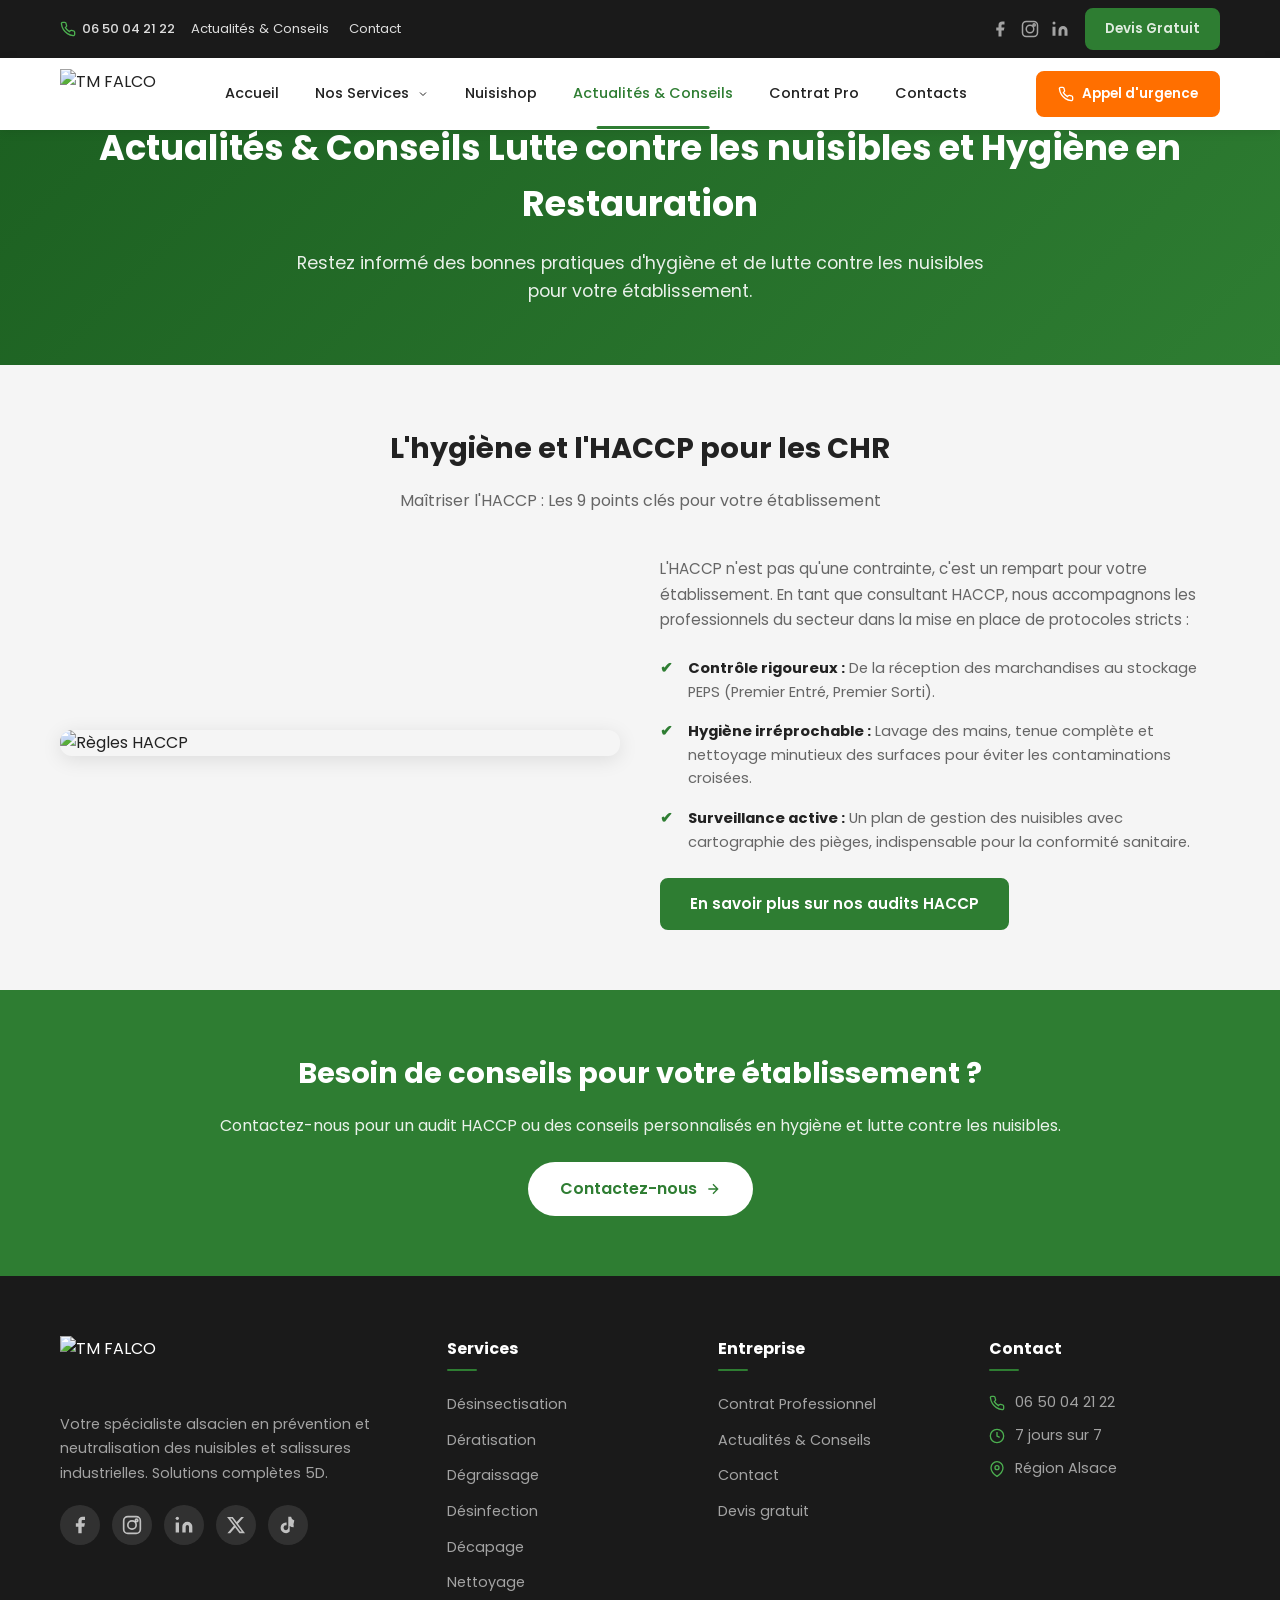
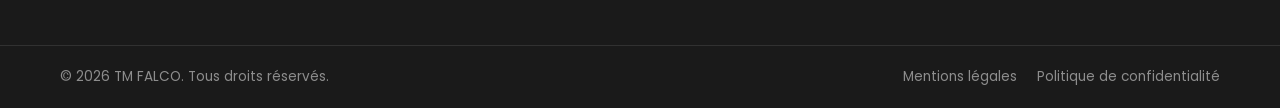
==== actualites.html @ 8c6c7867 "add acualities page" ====
<!DOCTYPE html>
<html lang="fr-FR">
<head>
  <meta charset="UTF-8">
  <meta name="viewport" content="width=device-width, initial-scale=1.0">
  <title>Actualités & Conseils - TM FALCO</title>
  <meta name="description" content="Actualités et conseils sur la lutte contre les nuisibles et l'hygiène en restauration en Alsace.">
  <link rel="preconnect" href="https://fonts.googleapis.com">
  <link rel="preconnect" href="https://fonts.gstatic.com" crossorigin>
  <link href="https://fonts.googleapis.com/css2?family=Poppins:wght@300;400;500;600;700;800&display=swap" rel="stylesheet">
  <link rel="stylesheet" href="css/styles.css">
  <style>
    .page-hero {
      padding: 120px 0 60px;
      background: linear-gradient(135deg, var(--primary-dark) 0%, var(--primary) 100%);
      color: var(--white);
      text-align: center;
    }
    .page-hero h1 {
      font-size: 2.2rem;
      font-weight: 700;
      margin-bottom: 16px;
    }
    .page-hero p {
      font-size: 1.1rem;
      opacity: 0.9;
      max-width: 700px;
      margin: 0 auto;
    }
    .page-hero-img {
      width: 100%;
      max-height: 400px;
      object-fit: cover;
      border-radius: var(--radius);
      margin-top: 32px;
    }
    .actu-section {
      padding: 60px 0;
    }
    .actu-section:nth-child(even) {
      background: var(--gray-bg);
    }
    .actu-grid {
      display: grid;
      grid-template-columns: 1fr 1fr;
      gap: 40px;
      align-items: center;
    }
    .actu-grid.reverse {
      direction: rtl;
    }
    .actu-grid.reverse > * {
      direction: ltr;
    }
    .actu-text h2 {
      font-size: 1.6rem;
      font-weight: 700;
      color: var(--dark);
      margin-bottom: 16px;
    }
    .actu-text h3 {
      font-size: 1.1rem;
      font-weight: 600;
      color: var(--primary);
      margin-bottom: 12px;
    }
    .actu-text p {
      font-size: 0.95rem;
      color: var(--gray);
      line-height: 1.7;
      margin-bottom: 16px;
    }
    .actu-list {
      list-style: none;
      margin: 16px 0;
    }
    .actu-list li {
      padding: 8px 0 8px 28px;
      position: relative;
      font-size: 0.92rem;
      color: var(--gray);
      line-height: 1.6;
    }
    .actu-list li::before {
      content: '✔';
      position: absolute;
      left: 0;
      color: var(--primary);
      font-weight: 700;
    }
    .actu-list li strong {
      color: var(--dark);
    }
    .actu-img {
      width: 100%;
      border-radius: var(--radius);
      box-shadow: var(--shadow);
    }
    .actu-intro {
      text-align: center;
      max-width: 800px;
      margin: 0 auto 40px;
    }
    .actu-intro h2 {
      font-size: 1.8rem;
      font-weight: 700;
      color: var(--dark);
      margin-bottom: 16px;
    }
    .actu-intro p {
      font-size: 1rem;
      color: var(--gray);
      line-height: 1.8;
    }
    .actu-cta {
      text-align: center;
      padding: 60px 0;
      background: var(--primary);
    }
    .actu-cta h2 {
      font-size: 1.8rem;
      color: var(--white);
      margin-bottom: 16px;
    }
    .actu-cta p {
      color: rgba(255,255,255,0.9);
      margin-bottom: 24px;
      font-size: 1rem;
    }
    .btn-white {
      background: var(--white);
      color: var(--primary);
      padding: 14px 32px;
      border-radius: 50px;
      font-weight: 600;
      text-decoration: none;
      display: inline-flex;
      align-items: center;
      gap: 8px;
      transition: var(--transition);
    }
    .btn-white:hover {
      background: var(--dark);
      color: var(--white);
    }
    @media (max-width: 768px) {
      .actu-grid {
        grid-template-columns: 1fr;
      }
      .actu-grid.reverse {
        direction: ltr;
      }
      .page-hero h1 {
        font-size: 1.6rem;
      }
      .actu-text h2 {
        font-size: 1.3rem;
      }
    }
  </style>
</head>
<body>

  <!-- Loader -->
  <div id="loader" class="loader">
    <svg viewBox="0 0 267.3 231.4" width="120" height="104">
      <path fill="#2E7D32" d="M187.4,115.1V55.4c0-0.2,0.2-0.4,0.4-0.4l36.7-3.5c0.4,0,0.6,0.1,0.6,0.5v107.5c0,0.1-0.1,0.1-0.1,0.2l-45.6,4.4c-0.3,0-0.5-0.1-0.7-0.4L154,111.7c-0.4-0.8-0.5-0.7-0.5,0.1v54.2c0,0.4-0.2,0.6-0.6,0.6l-36.8,3.5c-0.2,0-0.3-0.1-0.3-0.3c0-11.3,0-41.4,0-90.5c0-1.4-0.3-2.7-1-3.9c-2.2-3.9-4.6-8.1-7-12.5c-0.1-0.1,0-0.2,0.1-0.3c0,0,0,0,0.1,0l51.3-4.9c0.2,0,0.4,0.1,0.5,0.3l27,57.2C187.2,116.3,187.4,116.2,187.4,115.1z"/>
      <path fill="#2E7D32" d="M94.8,174.3l8.6,11.2L55,190.3c-0.4,0-0.6-0.1-0.6-0.5l-1.1-11.2c0-0.1,0.1-0.2,0.2-0.2L94.8,174.3z"/>
      <path fill="#2E7D32" d="M84.8,156.4l6,11.5L37,173.4c-0.2,0-0.4-0.1-0.4-0.3c0,0,0,0,0,0l-1.1-11.1c0-0.3,0.1-0.5,0.4-0.5L84.8,156.4z"/>
      <path fill="#2E7D32" d="M78.1,137.5l3.7,11.6l-70.3,6.8c-0.3,0-0.6-0.2-0.6-0.5c0,0,0,0,0,0l-1.1-10.2V144L78.1,137.5z"/>
      <path fill="#fff" d="M103.4,185.5l-8.6-11.2l-4-6.3l-6-11.5l-3.1-7.3l-3.7-11.6c-1.1-4.2-2-7.9-2.5-11.1c-1.7-10.7-2.7-25.8-3.5-33.5c-2.3-23.2-3.7-36.5-4-40.1c-0.4-4.3,0.9-7.4,3.9-9.2c1.3-0.8,4.2-1.4,8.7-2c26.1-3.1,48.8-13.4,68.2-31c2.3-2,4-3.2,5.1-3.5c3-0.8,5.6-0.2,8.5,1.6c23.4,14.4,49.3,20.2,77.7,17.5c4.2-0.4,7.2,0.9,8.9,3.8c0.8,1.4,1.4,4.2,1.9,8.4c2.3,24,4.3,45.5,6.1,64.3c1.6,17.4-0.6,34.1-6.6,50.3c-7.8,20.9-20.2,38.3-37.4,52.2c-10.6,8.6-22.6,14.9-36.1,18.9c-1.1,0.3-2.4,0.3-3.7-0.1c-2-0.6-3.2-0.9-3.5-0.9C143.2,218.3,121.1,205.7,103.4,185.5z M175.7,210.7c0.1,0,0.2,0,0.2,0c42.1-13.9,69.3-55.5,69-99.3c0-4.2-0.4-9.9-1.2-17.2c-1.3-12.8-3-30.8-5.2-54c0-0.3-0.2-0.5-0.5-0.4c-28.8,2.3-55.5-3.9-80.2-18.5c-0.2-0.1-0.4-0.2-0.6-0.1s-0.4,0.1-0.6,0.3C135.2,40.4,110.2,51.7,81.5,55c-0.3,0-0.5,0.2-0.4,0.5c2.3,23.2,4.1,41.1,5.3,54c0.7,7.3,1.4,13.1,2.2,17.1c8.1,43,42.9,78.6,86.9,84C175.5,210.7,175.6,210.7,175.7,210.7z"/>
    </svg>
  </div>

  <!-- Header Top Bar -->
  <header id="header">
    <div class="header-top">
      <div class="container flex align-center justify-between">
        <div class="header-left flex align-center gap-16">
          <a href="tel:+33650042122" class="header-phone">
            <svg width="16" height="16" viewBox="0 0 24 24" fill="none" stroke="currentColor" stroke-width="2"><path d="M22 16.92v3a2 2 0 01-2.18 2 19.79 19.79 0 01-8.63-3.07 19.5 19.5 0 01-6-6 19.79 19.79 0 01-3.07-8.67A2 2 0 014.11 2h3a2 2 0 012 1.72c.127.96.361 1.903.7 2.81a2 2 0 01-.45 2.11L8.09 9.91a16 16 0 006 6l1.27-1.27a2 2 0 012.11-.45c.907.339 1.85.573 2.81.7A2 2 0 0122 16.92z"/></svg>
            06 50 04 21 22
          </a>
          <nav class="nav-secondary">
            <a href="actualites.html">Actualités & Conseils</a>
            <a href="index.html#contact">Contact</a>
          </nav>
        </div>
        <div class="header-right flex align-center gap-16">
          <div class="social-icons">
            <a href="https://www.facebook.com/profile.php?id=100095733000317" target="_blank" aria-label="Facebook">
              <svg width="18" height="18" viewBox="0 0 24 24" fill="currentColor"><path d="M18 2h-3a5 5 0 00-5 5v3H7v4h3v8h4v-8h3l1-4h-4V7a1 1 0 011-1h3z"/></svg>
            </a>
            <a href="https://instagram.com/tm.falco" target="_blank" aria-label="Instagram">
              <svg width="18" height="18" viewBox="0 0 24 24" fill="none" stroke="currentColor" stroke-width="2"><rect x="2" y="2" width="20" height="20" rx="5"/><circle cx="12" cy="12" r="5"/><circle cx="17.5" cy="6.5" r="1.5"/></svg>
            </a>
            <a href="https://linkedin.com/company/98608122" target="_blank" aria-label="LinkedIn">
              <svg width="18" height="18" viewBox="0 0 24 24" fill="currentColor"><path d="M16 8a6 6 0 016 6v7h-4v-7a2 2 0 00-2-2 2 2 0 00-2 2v7h-4v-7a6 6 0 016-6zM2 9h4v12H2z"/><circle cx="4" cy="4" r="2"/></svg>
            </a>
          </div>
          <a href="index.html#contact" class="btn btn-primary btn-sm">Devis Gratuit</a>
        </div>
      </div>
    </div>

    <!-- Main Navigation -->
    <div class="header-main">
      <div class="container flex align-center justify-between">
        <a href="index.html" class="logo flex align-center gap-12">
          <img src="https://tm-falco.com/wp-content/uploads/2025/12/cropped-New-logo-2-NH.png" alt="TM FALCO" class="logo-img">
        </a>
        <nav class="nav-primary" id="navPrimary">
          <ul class="nav-list flex align-center gap-8">
            <li><a href="index.html" class="nav-link">Accueil</a></li>
            <li class="nav-dropdown">
              <a href="#" class="nav-link dropdown-toggle">Nos Services
                <svg class="dropdown-arrow" width="12" height="12" viewBox="0 0 24 24" fill="none" stroke="currentColor" stroke-width="2"><polyline points="6 9 12 15 18 9"/></svg>
              </a>
              <ul class="dropdown-menu">
                <li><a href="index.html#services">Désinsectisation</a></li>
                <li><a href="index.html#deratisation">Dératisation</a></li>
                <li><a href="index.html#degraissage">Dégraissage</a></li>
                <li><a href="index.html#desinfection">Désinfection</a></li>
                <li><a href="index.html#decapage">Décapage</a></li>
                <li><a href="index.html#nettoyage">Nettoyage</a></li>
              </ul>
            </li>
            <li><a href="https://nuisibleshop.fr/?gad_source=1&gad_campaignid=21800610392&gbraid=0AAAAADo9A7y_FSuqTrNFE_hy7Q62-6dBh&gclid=Cj0KCQjw3K7RBhDJARIsAKRtP5RW2oXgaMtG9FUva8Pi0NoOBdj2jFQJir_sIJC3gy-GLWZHlvJ96CQaAsN4EALw_wcB" target="_blank" rel="noopener noreferrer" class="nav-link">Nuisishop</a></li>
            <li><a href="actualites.html" class="nav-link active">Actualités & Conseils</a></li>
            <li><a href="contrat-professionnel.html" class="nav-link">Contrat Pro</a></li>
            <li><a href="index.html#contact" class="nav-link">Contacts</a></li>
          </ul>
        </nav>
        <a href="tel:+33650042122" class="btn btn-urgence show-desktop">
          <svg width="16" height="16" viewBox="0 0 24 24" fill="none" stroke="currentColor" stroke-width="2"><path d="M22 16.92v3a2 2 0 01-2.18 2 19.79 19.79 0 01-8.63-3.07 19.5 19.5 0 01-6-6 19.79 19.79 0 01-3.07-8.67A2 2 0 014.11 2h3a2 2 0 012 1.72c.127.96.361 1.903.7 2.81a2 2 0 01-.45 2.11L8.09 9.91a16 16 0 006 6l1.27-1.27a2 2 0 012.11-.45c.907.339 1.85.573 2.81.7A2 2 0 0122 16.92z"/></svg>
          Appel d'urgence
        </a>
        <button class="menu-toggle" id="menuToggle" aria-label="Menu">
          <span></span><span></span><span></span>
        </button>
      </div>
    </div>
  </header>

  <!-- Page Hero -->
  <section class="page-hero">
    <div class="container">
      <h1>Actualités & Conseils Lutte contre les nuisibles et Hygiène en Restauration</h1>
      <p>Restez informé des bonnes pratiques d'hygiène et de lutte contre les nuisibles pour votre établissement.</p>
    </div>
  </section>

  <!-- HACCP Section -->
  <section class="actu-section">
    <div class="container">
      <div class="actu-intro">
        <h2>L'hygiène et l'HACCP pour les CHR</h2>
        <p>Maîtriser l'HACCP : Les 9 points clés pour votre établissement</p>
      </div>
      <div class="actu-grid">
        <div>
          <img src="http://tm-falco.com/wp-content/uploads/2026/03/Regles-de-base-HACCP-1024x1024.png" alt="Règles HACCP" class="actu-img">
        </div>
        <div class="actu-text">
          <p>L'HACCP n'est pas qu'une contrainte, c'est un rempart pour votre établissement. En tant que consultant HACCP, nous accompagnons les professionnels du secteur dans la mise en place de protocoles stricts :</p>
          <ul class="actu-list">
            <li><strong>Contrôle rigoureux :</strong> De la réception des marchandises au stockage PEPS (Premier Entré, Premier Sorti).</li>
            <li><strong>Hygiène irréprochable :</strong> Lavage des mains, tenue complète et nettoyage minutieux des surfaces pour éviter les contaminations croisées.</li>
            <li><strong>Surveillance active :</strong> Un plan de gestion des nuisibles avec cartographie des pièges, indispensable pour la conformité sanitaire.</li>
          </ul>
          <a href="index.html#contact" class="btn btn-primary">En savoir plus sur nos audits HACCP</a>
        </div>
      </div>
    </div>
  </section>

  <!-- CTA Section -->
  <section class="actu-cta">
    <div class="container">
      <h2>Besoin de conseils pour votre établissement ?</h2>
      <p>Contactez-nous pour un audit HACCP ou des conseils personnalisés en hygiène et lutte contre les nuisibles.</p>
      <a href="index.html#contact" class="btn-white">
        Contactez-nous
        <svg width="16" height="16" viewBox="0 0 24 24" fill="none" stroke="currentColor" stroke-width="2"><path d="M5 12h14M12 5l7 7-7 7"/></svg>
      </a>
    </div>
  </section>

  <!-- Footer -->
  <footer id="footer" class="footer">
    <div class="footer-main">
      <div class="container">
        <div class="footer-grid">
          <div class="footer-col">
            <img src="https://tm-falco.com/wp-content/uploads/2025/12/cropped-New-logo-2-NH.png" alt="TM FALCO" class="footer-logo">
            <p class="footer-desc">Votre spécialiste alsacien en prévention et neutralisation des nuisibles et salissures industrielles. Solutions complètes 5D.</p>
            <div class="footer-social">
              <a href="https://www.facebook.com/profile.php?id=100095733000317" target="_blank" aria-label="Facebook">
                <svg width="20" height="20" viewBox="0 0 24 24" fill="currentColor"><path d="M18 2h-3a5 5 0 00-5 5v3H7v4h3v8h4v-8h3l1-4h-4V7a1 1 0 011-1h3z"/></svg>
              </a>
              <a href="https://instagram.com/tm.falco" target="_blank" aria-label="Instagram">
                <svg width="20" height="20" viewBox="0 0 24 24" fill="none" stroke="currentColor" stroke-width="2"><rect x="2" y="2" width="20" height="20" rx="5"/><circle cx="12" cy="12" r="5"/><circle cx="17.5" cy="6.5" r="1.5"/></svg>
              </a>
              <a href="https://linkedin.com/company/98608122" target="_blank" aria-label="LinkedIn">
                <svg width="20" height="20" viewBox="0 0 24 24" fill="currentColor"><path d="M16 8a6 6 0 016 6v7h-4v-7a2 2 0 00-2-2 2 2 0 00-2 2v7h-4v-7a6 6 0 016-6zM2 9h4v12H2z"/><circle cx="4" cy="4" r="2"/></svg>
              </a>
              <a href="https://x.com/tmfalco" target="_blank" aria-label="X (Twitter)">
                <svg width="20" height="20" viewBox="0 0 24 24" fill="currentColor"><path d="M18.244 2.25h3.308l-7.227 8.26 8.502 11.24H16.17l-5.214-6.817L4.99 21.75H1.68l7.73-8.835L1.254 2.25H8.08l4.713 6.231zm-1.161 17.52h1.833L7.084 4.126H5.117z"/></svg>
              </a>
              <a href="https://www.tiktok.com/@tmfalco0" target="_blank" aria-label="TikTok">
                <svg width="20" height="20" viewBox="0 0 24 24" fill="currentColor"><path d="M19.59 6.69a4.83 4.83 0 01-3.77-4.25V2h-3.45v13.67a2.89 2.89 0 01-2.88 2.5 2.89 2.89 0 01-2.89-2.89 2.89 2.89 0 012.89-2.89c.28 0 .56.04.81.13V9.01a6.32 6.32 0 00-.81-.05A6.34 6.34 0 003.15 15.3a6.34 6.34 0 0010.86 4.48V13.2a8.16 8.16 0 004.77 1.52V11.3a4.85 4.85 0 01-.81-.09v-.01l.62-.01z"/></svg>
              </a>
            </div>
          </div>
          <div class="footer-col">
            <h4>Services</h4>
            <ul>
              <li><a href="index.html#services">Désinsectisation</a></li>
              <li><a href="index.html#deratisation">Dératisation</a></li>
              <li><a href="index.html#degraissage">Dégraissage</a></li>
              <li><a href="index.html#services">Désinfection</a></li>
              <li><a href="index.html#services">Décapage</a></li>
              <li><a href="index.html#services">Nettoyage</a></li>
            </ul>
          </div>
          <div class="footer-col">
            <h4>Entreprise</h4>
            <ul>
              <li><a href="contrat-professionnel.html">Contrat Professionnel</a></li>
              <li><a href="actualites.html">Actualités & Conseils</a></li>
              <li><a href="index.html#contact">Contact</a></li>
              <li><a href="index.html#contact">Devis gratuit</a></li>
            </ul>
          </div>
          <div class="footer-col">
            <h4>Contact</h4>
            <ul class="footer-contact">
              <li>
                <svg width="16" height="16" viewBox="0 0 24 24" fill="none" stroke="currentColor" stroke-width="2"><path d="M22 16.92v3a2 2 0 01-2.18 2 19.79 19.79 0 01-8.63-3.07 19.5 19.5 0 01-6-6 19.79 19.79 0 01-3.07-8.67A2 2 0 014.11 2h3a2 2 0 012 1.72c.127.96.361 1.903.7 2.81a2 2 0 01-.45 2.11L8.09 9.91a16 16 0 006 6l1.27-1.27a2 2 0 012.11-.45c.907.339 1.85.573 2.81.7A2 2 0 0122 16.92z"/></svg>
                <a href="tel:+33650042122">06 50 04 21 22</a>
              </li>
              <li>
                <svg width="16" height="16" viewBox="0 0 24 24" fill="none" stroke="currentColor" stroke-width="2"><circle cx="12" cy="12" r="10"/><polyline points="12 6 12 12 16 14"/></svg>
                <span>7 jours sur 7</span>
              </li>
              <li>
                <svg width="16" height="16" viewBox="0 0 24 24" fill="none" stroke="currentColor" stroke-width="2"><path d="M21 10c0 7-9 13-9 13s-9-6-9-13a9 9 0 0118 0z"/><circle cx="12" cy="10" r="3"/></svg>
                <span>Région Alsace</span>
              </li>
            </ul>
          </div>
        </div>
      </div>
    </div>
    <div class="footer-bottom">
      <div class="container flex align-center justify-between">
        <span>&copy; 2026 TM FALCO. Tous droits réservés.</span>
        <div class="footer-legal">
          <a href="#">Mentions légales</a>
          <a href="#">Politique de confidentialité</a>
        </div>
      </div>
    </div>
  </footer>

  <!-- Scroll to top -->
  <button id="scrollTop" class="scroll-top" aria-label="Retour en haut">
    <svg width="20" height="20" viewBox="0 0 24 24" fill="none" stroke="currentColor" stroke-width="2"><polyline points="18 15 12 9 6 15"/></svg>
  </button>

  <!-- Mobile Nav Overlay -->
  <div class="mobile-nav-overlay" id="mobileNavOverlay">
    <div class="mobile-nav">
      <div class="mobile-nav-header">
        <img src="https://tm-falco.com/wp-content/uploads/2025/12/cropped-New-logo-2-NH.png" alt="TM FALCO" class="mobile-logo">
        <button class="mobile-close" id="mobileClose" aria-label="Fermer">
          <svg width="24" height="24" viewBox="0 0 24 24" fill="none" stroke="currentColor" stroke-width="2"><line x1="18" y1="6" x2="6" y2="18"/><line x1="6" y1="6" x2="18" y2="18"/></svg>
        </button>
      </div>
      <ul class="mobile-nav-list">
        <li><a href="index.html">Accueil</a></li>
        <li class="mobile-dropdown">
          <a href="#" class="mobile-dropdown-toggle">Nos Services
            <svg class="mobile-dropdown-arrow" width="12" height="12" viewBox="0 0 24 24" fill="none" stroke="currentColor" stroke-width="2"><polyline points="6 9 12 15 18 9"/></svg>
          </a>
          <ul class="mobile-dropdown-menu">
            <li><a href="index.html#services">Désinsectisation</a></li>
            <li><a href="index.html#deratisation">Dératisation</a></li>
            <li><a href="index.html#degraissage">Dégraissage</a></li>
            <li><a href="index.html#desinfection">Désinfection</a></li>
            <li><a href="index.html#decapage">Décapage</a></li>
            <li><a href="index.html#nettoyage">Nettoyage</a></li>
          </ul>
        </li>
        <li><a href="https://nuisibleshop.fr/?gad_source=1&gad_campaignid=21800610392&gbraid=0AAAAADo9A7y_FSuqTrNFE_hy7Q62-6dBh&gclid=Cj0KCQjw3K7RBhDJARIsAKRtP5RW2oXgaMtG9FUva8Pi0NoOBdj2jFQJir_sIJC3gy-GLWZHlvJ96CQaAsN4EALw_wcB" target="_blank" rel="noopener noreferrer">Nuisishop</a></li>
        <li><a href="actualites.html" class="active">Actualités & Conseils</a></li>
        <li><a href="contrat-professionnel.html">Contrat Pro</a></li>
        <li><a href="index.html#contact">Contacts</a></li>
      </ul>
      <a href="tel:+33650042122" class="btn btn-primary btn-full">
        <svg width="16" height="16" viewBox="0 0 24 24" fill="none" stroke="currentColor" stroke-width="2"><path d="M22 16.92v3a2 2 0 01-2.18 2 19.79 19.79 0 01-8.63-3.07 19.5 19.5 0 01-6-6 19.79 19.79 0 01-3.07-8.67A2 2 0 014.11 2h3a2 2 0 012 1.72c.127.96.361 1.903.7 2.81a2 2 0 01-.45 2.11L8.09 9.91a16 16 0 006 6l1.27-1.27a2 2 0 012.11-.45c.907.339 1.85.573 2.81.7A2 2 0 0122 16.92z"/></svg>
        Appel d'urgence
      </a>
    </div>
  </div>

  <script src="js/script.js"></script>
</body>
</html>
---- css/styles.css ----
/* ============================================
   TM FALCO - Modern Website Styles
   Inspired by Nuisifix.fr Design
   ============================================ */

/* ---------- Reset & Base ---------- */
*, *::before, *::after {
  margin: 0;
  padding: 0;
  box-sizing: border-box;
}

:root {
  --primary: #2E7D32;
  --primary-dark: #1B5E20;
  --primary-light: #4CAF50;
  --accent: #FF6F00;
  --black: #1a1a1a;
  --dark: #222;
  --gray: #666;
  --gray-light: #999;
  --gray-bg: #f5f5f5;
  --white: #ffffff;
  --shadow: 0 4px 20px rgba(0,0,0,0.1);
  --shadow-lg: 0 8px 40px rgba(0,0,0,0.15);
  --radius: 12px;
  --radius-sm: 8px;
  --transition: 0.3s ease;
  --font: 'Poppins', -apple-system, BlinkMacSystemFont, 'Segoe UI', sans-serif;
}

html {
  scroll-behavior: smooth;
  font-size: 16px;
}

body {
  font-family: var(--font);
  color: var(--dark);
  background: var(--white);
  line-height: 1.6;
  overflow-x: hidden;
}

a {
  text-decoration: none;
  color: inherit;
  transition: var(--transition);
}

ul {
  list-style: none;
}

img {
  max-width: 100%;
  height: auto;
  display: block;
}

.container {
  max-width: 1200px;
  margin: 0 auto;
  padding: 0 20px;
}

.flex { display: flex; }
.align-center { align-items: center; }
.justify-between { justify-content: space-between; }
.gap-8 { gap: 8px; }
.gap-12 { gap: 12px; }
.gap-16 { gap: 16px; }
.gap-24 { gap: 24px; }
.tac { text-align: center; }
.text-green { color: var(--primary); }

/* ---------- Buttons ---------- */
.btn {
  display: inline-flex;
  align-items: center;
  gap: 8px;
  padding: 12px 28px;
  border-radius: var(--radius-sm);
  font-family: var(--font);
  font-weight: 600;
  font-size: 0.95rem;
  border: 2px solid transparent;
  cursor: pointer;
  transition: var(--transition);
  white-space: nowrap;
}

.btn-primary {
  background: var(--primary);
  color: var(--white);
  border-color: var(--primary);
}

.btn-primary:hover {
  background: var(--primary-dark);
  border-color: var(--primary-dark);
  transform: translateY(-2px);
  box-shadow: 0 4px 12px rgba(46,125,50,0.3);
}

.btn-white {
  background: var(--white);
  color: var(--primary);
  border-color: var(--white);
}

.btn-white:hover {
  background: transparent;
  color: var(--white);
}

.btn-outline-white {
  background: transparent;
  color: var(--white);
  border-color: rgba(255,255,255,0.5);
}

.btn-outline-white:hover {
  background: var(--white);
  color: var(--primary);
  border-color: var(--white);
}

.btn-urgence {
  background: var(--accent);
  color: var(--white);
  border-color: var(--accent);
  padding: 10px 20px;
  font-size: 0.85rem;
}

.btn-urgence:hover {
  background: #E65100;
  border-color: #E65100;
}

.btn-service {
  background: var(--white);
  color: var(--primary);
  padding: 10px 24px;
  font-size: 0.85rem;
}

.btn-service:hover {
  background: var(--primary);
  color: var(--white);
}

.btn-sm {
  padding: 8px 18px;
  font-size: 0.85rem;
}

.btn-full {
  width: 100%;
  justify-content: center;
}

/* ---------- Loader ---------- */
.loader {
  position: fixed;
  top: 0;
  left: 0;
  width: 100%;
  height: 100%;
  background: var(--white);
  display: flex;
  align-items: center;
  justify-content: center;
  z-index: 99999;
  transition: opacity 0.5s ease, visibility 0.5s ease;
}

.loader.hidden {
  opacity: 0;
  visibility: hidden;
}

.loader svg {
  animation: pulse 1.5s ease-in-out infinite;
}

@keyframes pulse {
  0%, 100% { transform: scale(1); opacity: 1; }
  50% { transform: scale(1.1); opacity: 0.7; }
}

/* ---------- Header ---------- */
#header {
  position: fixed;
  top: 0;
  left: 0;
  width: 100%;
  z-index: 1000;
  transition: var(--transition);
}

.header-top {
  background: var(--black);
  color: var(--white);
  padding: 8px 0;
  font-size: 0.82rem;
}

.header-top a {
  color: rgba(255,255,255,0.85);
}

.header-top a:hover {
  color: var(--white);
}

.header-phone {
  display: inline-flex;
  align-items: center;
  gap: 6px;
  font-weight: 500;
}

.header-phone svg {
  color: var(--primary-light);
}

.nav-secondary {
  display: flex;
  gap: 20px;
}

.nav-secondary a {
  position: relative;
}

.nav-secondary a::after {
  content: '';
  position: absolute;
  bottom: -2px;
  left: 0;
  width: 0;
  height: 1px;
  background: var(--primary-light);
  transition: var(--transition);
}

.nav-secondary a:hover::after {
  width: 100%;
}

.social-icons {
  display: flex;
  gap: 12px;
}

.social-icons a {
  display: flex;
  align-items: center;
  justify-content: center;
  opacity: 0.7;
  transition: var(--transition);
}

.social-icons a:hover {
  opacity: 1;
  color: var(--primary-light);
}

.header-main {
  background: var(--white);
  padding: 0;
  box-shadow: 0 2px 10px rgba(0,0,0,0.08);
  transition: var(--transition);
}

.header-main .container {
  height: 72px;
}

.logo-img {
  height: 50px;
  width: auto;
}

.nav-list {
  margin: 0;
  padding: 0;
}

.nav-link {
  display: block;
  padding: 24px 14px;
  font-size: 0.9rem;
  font-weight: 500;
  color: var(--dark);
  position: relative;
  transition: var(--transition);
}

.nav-link::after {
  content: '';
  position: absolute;
  bottom: 0;
  left: 50%;
  transform: translateX(-50%);
  width: 0;
  height: 3px;
  background: var(--primary);
  border-radius: 2px;
  transition: var(--transition);
}

.nav-link:hover,
.nav-link.active {
  color: var(--primary);
}

.nav-link:hover::after,
.nav-link.active::after {
  width: 60%;
}

/* ---------- Dropdown ---------- */
.nav-dropdown {
  position: relative;
}

.dropdown-toggle {
  cursor: pointer;
}

.dropdown-arrow {
  margin-left: 4px;
  vertical-align: middle;
  transition: transform 0.3s ease;
}

.nav-dropdown:hover .dropdown-arrow {
  transform: rotate(180deg);
}

.dropdown-menu {
  display: block;
  position: absolute;
  top: 100%;
  left: 0;
  min-width: 200px;
  margin: 0;
  padding: 8px 0;
  background: #fff;
  border-radius: 8px;
  box-shadow: 0 8px 30px rgba(0,0,0,0.12);
  opacity: 0;
  visibility: hidden;
  transform: translateY(10px);
  transition: all 0.3s ease;
  list-style: none;
  z-index: 100;
}

.nav-dropdown:hover .dropdown-menu {
  opacity: 1;
  visibility: visible;
  transform: translateY(0);
}

.dropdown-menu li a {
  display: block;
  padding: 10px 20px;
  font-size: 0.88rem;
  font-weight: 500;
  color: var(--dark);
  transition: var(--transition);
}

.dropdown-menu li a:hover {
  background: #f5f5f5;
  color: var(--primary);
  padding-left: 24px;
}

/* Mobile dropdown */
.mobile-dropdown-menu {
  display: none;
  margin: 0;
  padding: 0;
  list-style: none;
}

.mobile-dropdown-menu.open {
  display: block;
}

.mobile-dropdown-toggle {
  display: flex;
  justify-content: space-between;
  align-items: center;
  width: 100%;
  padding: 14px 0;
  font-size: 1rem;
  font-weight: 500;
  color: var(--dark);
}

.mobile-dropdown-toggle:hover {
  color: var(--primary);
}

.mobile-dropdown-arrow {
  transition: transform 0.3s ease;
}

.mobile-dropdown.open .mobile-dropdown-arrow {
  transform: rotate(180deg);
}

.mobile-dropdown-menu li a {
  display: block;
  padding: 10px 0 10px 16px;
  font-size: 0.92rem;
  font-weight: 500;
  color: var(--dark);
  border-bottom: 1px solid #f0f0f0;
}

.mobile-dropdown-menu li a:hover {
  color: var(--primary);
  padding-left: 24px;
}

@media (max-width: 1024px) {
  .dropdown-menu {
    position: static;
    box-shadow: none;
    opacity: 1;
    visibility: visible;
    transform: none;
    background: transparent;
    padding-left: 16px;
  }
}

.show-desktop {
  display: inline-flex;
}

.menu-toggle {
  display: none;
  flex-direction: column;
  gap: 5px;
  background: none;
  border: none;
  cursor: pointer;
  padding: 8px;
}

.menu-toggle span {
  display: block;
  width: 24px;
  height: 2px;
  background: var(--dark);
  border-radius: 2px;
  transition: var(--transition);
}

/* ---------- Hero Section ---------- */
.hero {
  position: relative;
  min-height: 100vh;
  display: flex;
  align-items: center;
  overflow: hidden;
}

.hero-bg {
  position: absolute;
  top: 0;
  left: 0;
  width: 100%;
  height: 100%;
}

.hero-slide {
  position: absolute;
  top: 0;
  left: 0;
  width: 100%;
  height: 100%;
  background-size: cover;
  background-position: center;
  opacity: 0;
  transition: opacity 1.5s ease;
}

.hero-slide.active {
  opacity: 1;
}

.hero-overlay {
  position: absolute;
  top: 0;
  left: 0;
  width: 100%;
  height: 100%;
  background: linear-gradient(135deg, rgba(0,0,0,0.75) 0%, rgba(0,0,0,0.4) 100%);
}

.hero-content {
  position: relative;
  z-index: 2;
  padding-top: 120px;
}

.hero-badge {
  display: inline-block;
  background: var(--primary);
  color: var(--white);
  padding: 6px 18px;
  border-radius: 50px;
  font-size: 0.85rem;
  font-weight: 600;
  margin-bottom: 20px;
  letter-spacing: 0.5px;
}

.hero-title {
  font-size: clamp(2rem, 5vw, 3.5rem);
  font-weight: 800;
  color: var(--white);
  line-height: 1.15;
  margin-bottom: 20px;
  max-width: 700px;
}

.hero-title .typewrite {
  color: var(--primary-light);
}

.hero-subtitle {
  font-size: 1.15rem;
  color: rgba(255,255,255,0.85);
  max-width: 550px;
  margin-bottom: 32px;
  line-height: 1.7;
}

.hero-subtitle strong {
  color: var(--primary-light);
}

.hero-ctas {
  margin-bottom: 40px;
}

.hero-gallery {
  position: absolute;
  right: 5%;
  top: 50%;
  transform: translateY(-50%);
  z-index: 2;
  display: flex;
  flex-direction: column;
  gap: 16px;
}

.hero-float {
  width: 160px;
  height: 120px;
  object-fit: cover;
  border-radius: var(--radius);
  box-shadow: var(--shadow-lg);
  opacity: 0;
  animation: floatIn 0.8s ease forwards;
  background: rgba(255,255,255,0.1);
  backdrop-filter: blur(8px);
}

.hero-float-1 { animation-delay: 0.3s; }
.hero-float-2 { animation-delay: 0.6s; }
.hero-float-3 { animation-delay: 0.9s; }

@keyframes floatIn {
  from { opacity: 0; transform: translateX(40px); }
  to { opacity: 0.85; transform: translateX(0); }
}

/* ---------- Reassurances ---------- */
.reassurances {
  background: var(--white);
  padding: 40px 0;
  border-bottom: 1px solid #eee;
}

.reassurances-grid {
  display: grid;
  grid-template-columns: repeat(auto-fit, minmax(170px, 1fr));
  gap: 24px;
}

.reassurance-item {
  text-align: center;
  padding: 16px 8px;
}

.reassurance-icon {
  width: 56px;
  height: 56px;
  background: rgba(46,125,50,0.1);
  border-radius: 50%;
  display: flex;
  align-items: center;
  justify-content: center;
  margin: 0 auto 12px;
  transition: var(--transition);
}

.reassurance-icon svg {
  width: 26px;
  height: 26px;
  color: var(--primary);
}

.reassurance-item:hover .reassurance-icon {
  background: var(--primary);
}

.reassurance-item:hover .reassurance-icon svg {
  color: var(--white);
}

.reassurance-item p {
  font-size: 0.85rem;
  color: var(--gray);
  line-height: 1.5;
}

.reassurance-item strong {
  display: block;
  color: var(--dark);
  font-size: 0.9rem;
  margin-bottom: 2px;
}

/* ---------- Section Headers ---------- */
.section-header {
  text-align: center;
  margin-bottom: 48px;
}

.section-header small {
  display: block;
  color: var(--primary);
  font-weight: 600;
  font-size: 0.9rem;
  text-transform: uppercase;
  letter-spacing: 1px;
  margin-bottom: 8px;
}

.section-header h2 {
  font-size: clamp(1.8rem, 3.5vw, 2.5rem);
  font-weight: 800;
  color: var(--dark);
  margin-bottom: 12px;
}

.section-header p {
  font-size: 1.05rem;
  color: var(--gray);
  max-width: 600px;
  margin: 0 auto;
}

/* ---------- Services ---------- */
.services {
  padding: 80px 0;
  background: var(--gray-bg);
}

.services-grid {
  display: grid;
  grid-template-columns: repeat(auto-fit, minmax(220px, 1fr));
  gap: 24px;
}

.service-card {
  background: var(--white);
  border-radius: var(--radius);
  overflow: hidden;
  box-shadow: 0 2px 12px rgba(0,0,0,0.06);
  transition: var(--transition);
}

.service-card:hover {
  transform: translateY(-6px);
  box-shadow: var(--shadow-lg);
}

.service-img {
  position: relative;
  height: 200px;
  overflow: hidden;
}

.service-img img {
  width: 100%;
  height: 100%;
  object-fit: cover;
  transition: transform 0.6s ease;
}

.service-card:hover .service-img img {
  transform: scale(1.08);
}

.service-overlay {
  position: absolute;
  top: 0;
  left: 0;
  width: 100%;
  height: 100%;
  background: rgba(46,125,50,0.85);
  display: flex;
  align-items: center;
  justify-content: center;
  opacity: 0;
  transition: var(--transition);
}

.service-card:hover .service-overlay {
  opacity: 1;
}

.service-card h3 {
  padding: 16px 16px 4px;
  font-size: 1.05rem;
  font-weight: 700;
}

.service-card p {
  padding: 0 16px 16px;
  font-size: 0.85rem;
  color: var(--gray);
}

/* ---------- About Parallax ---------- */
.about-parallax {
  position: relative;
  padding: 100px 0;
  overflow: hidden;
}

.parallax-bg {
  position: absolute;
  top: -50px;
  left: 0;
  width: 100%;
  height: calc(100% + 100px);
  background-size: cover;
  background-position: center;
  background-attachment: fixed;
}

.parallax-overlay {
  position: absolute;
  top: 0;
  left: 0;
  width: 100%;
  height: 100%;
  background: linear-gradient(135deg, rgba(0,0,0,0.8) 0%, rgba(0,0,0,0.6) 100%);
}

.about-content {
  position: relative;
  z-index: 2;
  text-align: center;
  max-width: 800px;
}

.about-content h2 {
  font-size: clamp(1.8rem, 3.5vw, 2.5rem);
  font-weight: 800;
  color: var(--white);
  margin-bottom: 24px;
}

.about-content p {
  font-size: 1.05rem;
  color: rgba(255,255,255,0.85);
  margin-bottom: 16px;
  line-height: 1.8;
}

.about-content strong {
  color: var(--primary-light);
}

.about-cert {
  display: flex;
  gap: 16px;
  justify-content: center;
  margin-top: 32px;
  flex-wrap: wrap;
}

.cert-badge {
  display: inline-flex;
  align-items: center;
  gap: 8px;
  background: rgba(255,255,255,0.15);
  backdrop-filter: blur(8px);
  padding: 10px 20px;
  border-radius: 50px;
  color: var(--white);
  font-size: 0.9rem;
  font-weight: 500;
}

.cert-badge svg {
  color: var(--primary-light);
}

/* ---------- 5D Details ---------- */
.details-5d {
  padding: 80px 0;
  background: var(--white);
}

.details-grid {
  display: grid;
  grid-template-columns: repeat(auto-fit, minmax(250px, 1fr));
  gap: 32px;
}

.detail-card {
  padding: 32px;
  border-radius: var(--radius);
  border: 1px solid #eee;
  transition: var(--transition);
}

.detail-card:hover {
  border-color: var(--primary);
  box-shadow: 0 4px 20px rgba(46,125,50,0.1);
  transform: translateY(-4px);
}

.detail-icon {
  width: 52px;
  height: 52px;
  background: var(--primary);
  border-radius: var(--radius-sm);
  display: flex;
  align-items: center;
  justify-content: center;
  margin-bottom: 16px;
}

.detail-icon svg {
  width: 26px;
  height: 26px;
  color: var(--white);
}

.detail-card h3 {
  font-size: 1.15rem;
  font-weight: 700;
  margin-bottom: 10px;
}

.detail-card p {
  font-size: 0.9rem;
  color: var(--gray);
  line-height: 1.7;
}

/* ---------- Certifications ---------- */
.certifications {
  padding: 60px 0;
  background: var(--gray-bg);
}

.cert-content {
  display: flex;
  align-items: center;
  gap: 48px;
}

.cert-text {
  flex: 1;
}

.cert-text small {
  display: block;
  color: var(--primary);
  font-weight: 600;
  font-size: 0.9rem;
  text-transform: uppercase;
  letter-spacing: 1px;
  margin-bottom: 8px;
}

.cert-text h2 {
  font-size: 2rem;
  font-weight: 800;
  margin-bottom: 12px;
}

.cert-text p {
  font-size: 1rem;
  color: var(--gray);
  line-height: 1.7;
}

.cert-logos {
  display: flex;
  gap: 24px;
  flex: 1;
  justify-content: center;
}

.cert-logo {
  background: var(--white);
  padding: 20px;
  border-radius: var(--radius);
  box-shadow: 0 2px 12px rgba(0,0,0,0.06);
  display: flex;
  align-items: center;
  justify-content: center;
}

.cert-logo img {
  max-height: 120px;
  width: auto;
}

/* ---------- CTA Reviews ---------- */
.cta-reviews {
  position: relative;
  padding: 80px 0;
  overflow: hidden;
}

.cta-reviews .parallax-bg {
  background-attachment: fixed;
}

.cta-reviews .container {
  position: relative;
  z-index: 2;
}

.stars {
  display: flex;
  gap: 4px;
  justify-content: center;
  margin-bottom: 16px;
}

.stars svg {
  color: #FFC107;
}

.cta-reviews small {
  display: block;
  color: rgba(255,255,255,0.7);
  font-weight: 600;
  font-size: 0.9rem;
  text-transform: uppercase;
  letter-spacing: 1px;
  margin-bottom: 8px;
}

.cta-reviews h2 {
  font-size: clamp(1.8rem, 3.5vw, 2.5rem);
  font-weight: 800;
  color: var(--white);
  margin-bottom: 12px;
}

.reviews-rating {
  color: rgba(255,255,255,0.85);
  font-size: 1.1rem;
}

.reviews-rating strong {
  color: var(--primary-light);
}

/* ---------- Contact ---------- */
.contact {
  padding: 80px 0;
  background: var(--white);
}

.contact-grid {
  display: grid;
  grid-template-columns: 1fr 1fr;
  gap: 48px;
  align-items: start;
}

.contact-info small {
  display: block;
  color: var(--primary);
  font-weight: 600;
  font-size: 0.9rem;
  text-transform: uppercase;
  letter-spacing: 1px;
  margin-bottom: 8px;
}

.contact-info h2 {
  font-size: 2rem;
  font-weight: 800;
  margin-bottom: 12px;
}

.contact-info > p {
  font-size: 1rem;
  color: var(--gray);
  margin-bottom: 32px;
  line-height: 1.7;
}

.contact-details {
  display: flex;
  flex-direction: column;
  gap: 20px;
  margin-bottom: 32px;
}

.contact-item {
  display: flex;
  align-items: center;
  gap: 16px;
}

.contact-icon {
  width: 48px;
  height: 48px;
  background: rgba(46,125,50,0.1);
  border-radius: 50%;
  display: flex;
  align-items: center;
  justify-content: center;
  flex-shrink: 0;
}

.contact-icon svg {
  width: 22px;
  height: 22px;
  color: var(--primary);
}

.contact-item strong {
  display: block;
  font-size: 0.9rem;
}

.contact-item a,
.contact-item span {
  font-size: 0.9rem;
  color: var(--gray);
}

.contact-item a:hover {
  color: var(--primary);
}

.social-follow {
  display: flex;
  align-items: center;
  gap: 12px;
}

.social-follow span {
  font-size: 0.9rem;
  color: var(--gray);
}

.social-follow .social-icons a {
  color: var(--dark);
}

.social-follow .social-icons a:hover {
  color: var(--primary);
}

/* ---------- Contact Form ---------- */
.contact-form-wrapper {
  background: var(--gray-bg);
  padding: 36px;
  border-radius: var(--radius);
}

.contact-form h3 {
  font-size: 1.3rem;
  font-weight: 700;
  margin-bottom: 24px;
  text-align: center;
}

.form-group {
  margin-bottom: 16px;
}

.form-group input,
.form-group select,
.form-group textarea {
  width: 100%;
  padding: 12px 16px;
  border: 1px solid #ddd;
  border-radius: var(--radius-sm);
  font-family: var(--font);
  font-size: 0.95rem;
  background: var(--white);
  transition: var(--transition);
  outline: none;
}

.form-group input:focus,
.form-group select:focus,
.form-group textarea:focus {
  border-color: var(--primary);
  box-shadow: 0 0 0 3px rgba(46,125,50,0.1);
}

.form-group textarea {
  resize: vertical;
  min-height: 100px;
}

.form-group select {
  appearance: none;
  background-image: url("data:image/svg+xml,%3Csvg xmlns='http://www.w3.org/2000/svg' width='12' height='12' viewBox='0 0 24 24' fill='none' stroke='%23666' stroke-width='2'%3E%3Cpolyline points='6 9 12 15 18 9'/%3E%3C/svg%3E");
  background-repeat: no-repeat;
  background-position: right 16px center;
}

/* ---------- Zone Intervention ---------- */
.zone-intervention {
  padding: 60px 0;
  background: var(--gray-bg);
}

.zone-list {
  display: flex;
  flex-wrap: wrap;
  gap: 10px;
  justify-content: center;
}

.zone-tag {
  display: inline-block;
  padding: 8px 20px;
  background: var(--white);
  border-radius: 50px;
  font-size: 0.9rem;
  font-weight: 500;
  color: var(--dark);
  border: 1px solid #e0e0e0;
  transition: var(--transition);
}

.zone-tag:hover {
  background: var(--primary);
  color: var(--white);
  border-color: var(--primary);
  transform: translateY(-2px);
}

/* ---------- Actualités & Conseils ---------- */
.actualites {
  padding: 80px 0;
  background: var(--gray-bg);
}

.actualites-grid {
  display: grid;
  gap: 32px;
}

.actualite-card {
  display: grid;
  grid-template-columns: 1fr 1fr;
  gap: 40px;
  background: var(--white);
  border-radius: var(--radius);
  overflow: hidden;
  box-shadow: var(--shadow);
  transition: var(--transition);
}

.actualite-card:hover {
  box-shadow: var(--shadow-lg);
  transform: translateY(-4px);
}

.actualite-image {
  overflow: hidden;
}

.actualite-image img {
  width: 100%;
  height: 100%;
  object-fit: cover;
  transition: transform 0.5s ease;
}

.actualite-card:hover .actualite-image img {
  transform: scale(1.05);
}

.actualite-content {
  padding: 40px 40px 40px 0;
  display: flex;
  flex-direction: column;
  justify-content: center;
}

.actualite-content h3 {
  font-size: 0.85rem;
  font-weight: 600;
  color: var(--primary);
  text-transform: uppercase;
  letter-spacing: 1px;
  margin-bottom: 8px;
}

.actualite-content h4 {
  font-size: 1.5rem;
  font-weight: 700;
  color: var(--dark);
  margin-bottom: 16px;
  line-height: 1.3;
}

.actualite-content p {
  font-size: 0.95rem;
  color: var(--gray);
  line-height: 1.7;
  margin-bottom: 20px;
}

.actualite-list {
  list-style: none;
  margin-bottom: 24px;
}

.actualite-list li {
  padding: 8px 0 8px 24px;
  position: relative;
  font-size: 0.92rem;
  color: var(--gray);
  line-height: 1.6;
}

.actualite-list li::before {
  content: '';
  position: absolute;
  left: 0;
  top: 14px;
  width: 8px;
  height: 8px;
  background: var(--primary);
  border-radius: 50%;
}

.actualite-list li strong {
  color: var(--dark);
  font-weight: 600;
}

@media (max-width: 768px) {
  .actualite-card {
    grid-template-columns: 1fr;
  }

  .actualite-content {
    padding: 24px;
  }

  .actualite-content h4 {
    font-size: 1.25rem;
  }
}

/* ---------- Footer ---------- */
.footer {
  background: var(--black);
  color: var(--white);
}

.footer-main {
  padding: 60px 0 40px;
}

.footer-grid {
  display: grid;
  grid-template-columns: 1.5fr 1fr 1fr 1fr;
  gap: 40px;
}

.footer-logo {
  height: 60px;
  width: auto;
  margin-bottom: 16px;
}

.footer-desc {
  font-size: 0.9rem;
  color: rgba(255,255,255,0.6);
  line-height: 1.7;
  margin-bottom: 20px;
}

.footer-social {
  display: flex;
  gap: 12px;
}

.footer-social a {
  display: flex;
  align-items: center;
  justify-content: center;
  width: 40px;
  height: 40px;
  background: rgba(255,255,255,0.1);
  border-radius: 50%;
  color: rgba(255,255,255,0.7);
  transition: var(--transition);
}

.footer-social a:hover {
  background: var(--primary);
  color: var(--white);
}

.footer-col h4 {
  font-size: 1rem;
  font-weight: 700;
  margin-bottom: 20px;
  position: relative;
  padding-bottom: 10px;
}

.footer-col h4::after {
  content: '';
  position: absolute;
  bottom: 0;
  left: 0;
  width: 30px;
  height: 2px;
  background: var(--primary);
  border-radius: 2px;
}

.footer-col ul li {
  margin-bottom: 10px;
}

.footer-col ul li a,
.footer-col ul li span {
  font-size: 0.9rem;
  color: rgba(255,255,255,0.6);
  transition: var(--transition);
}

.footer-col ul li a:hover {
  color: var(--primary-light);
  padding-left: 4px;
}

.footer-contact li {
  display: flex;
  align-items: center;
  gap: 10px;
}

.footer-contact svg {
  color: var(--primary-light);
  flex-shrink: 0;
}

.footer-bottom {
  border-top: 1px solid rgba(255,255,255,0.1);
  padding: 20px 0;
  font-size: 0.85rem;
  color: rgba(255,255,255,0.5);
}

.footer-legal {
  display: flex;
  gap: 20px;
}

.footer-legal a {
  color: rgba(255,255,255,0.5);
}

.footer-legal a:hover {
  color: var(--white);
}

/* ---------- Scroll to Top ---------- */
.scroll-top {
  position: fixed;
  bottom: 30px;
  right: 30px;
  width: 48px;
  height: 48px;
  background: var(--primary);
  color: var(--white);
  border: none;
  border-radius: 50%;
  display: flex;
  align-items: center;
  justify-content: center;
  cursor: pointer;
  opacity: 0;
  visibility: hidden;
  transform: translateY(20px);
  transition: var(--transition);
  z-index: 999;
  box-shadow: 0 4px 12px rgba(46,125,50,0.3);
}

.scroll-top.visible {
  opacity: 1;
  visibility: visible;
  transform: translateY(0);
}

.scroll-top:hover {
  background: var(--primary-dark);
  transform: translateY(-4px);
}

/* ---------- Mobile Nav ---------- */
.mobile-nav-overlay {
  position: fixed;
  top: 0;
  left: 0;
  width: 100%;
  height: 100%;
  background: rgba(0,0,0,0.5);
  z-index: 9998;
  opacity: 0;
  visibility: hidden;
  transition: var(--transition);
}

.mobile-nav-overlay.active {
  opacity: 1;
  visibility: visible;
}

.mobile-nav {
  position: absolute;
  top: 0;
  right: 0;
  width: 300px;
  max-width: 85vw;
  height: 100%;
  background: var(--white);
  padding: 24px;
  transform: translateX(100%);
  transition: transform 0.4s ease;
  overflow-y: auto;
}

.mobile-nav-overlay.active .mobile-nav {
  transform: translateX(0);
}

.mobile-nav-header {
  display: flex;
  align-items: center;
  justify-content: space-between;
  margin-bottom: 32px;
  padding-bottom: 16px;
  border-bottom: 1px solid #eee;
}

.mobile-logo {
  height: 40px;
  width: auto;
}

.mobile-close {
  background: none;
  border: none;
  cursor: pointer;
  padding: 4px;
  color: var(--dark);
}

.mobile-nav-list {
  margin-bottom: 24px;
}

.mobile-nav-list li {
  border-bottom: 1px solid #f0f0f0;
}

.mobile-nav-list a {
  display: block;
  padding: 14px 0;
  font-size: 1rem;
  font-weight: 500;
  color: var(--dark);
}

.mobile-nav-list a:hover {
  color: var(--primary);
  padding-left: 8px;
}

/* ---------- Animations ---------- */
.fade-up {
  opacity: 0;
  transform: translateY(30px);
  transition: opacity 0.6s ease, transform 0.6s ease;
}

.fade-up.visible {
  opacity: 1;
  transform: translateY(0);
}

/* ---------- Responsive ---------- */
@media (max-width: 1024px) {
  .show-desktop { display: none; }
  .nav-secondary { display: none; }
  .menu-toggle { display: flex; }

  .hero-gallery {
    display: none;
  }

  .contact-grid {
    grid-template-columns: 1fr;
  }

  .footer-grid {
    grid-template-columns: 1fr 1fr;
    gap: 32px;
  }

  .cert-content {
    flex-direction: column;
    text-align: center;
  }

  .parallax-bg {
    background-attachment: scroll;
  }
}

@media (max-width: 768px) {
  .header-top {
    display: none;
  }

  .header-main .container {
    height: 60px;
  }

  .logo-img {
    height: 40px;
  }

  .nav-primary {
    display: none;
  }

  .hero-title {
    font-size: 1.8rem;
  }

  .hero-subtitle {
    font-size: 1rem;
  }

  .hero-ctas {
    flex-direction: column;
    gap: 12px;
  }

  .hero-ctas .btn {
    width: 100%;
    justify-content: center;
  }

  .services-grid {
    grid-template-columns: 1fr;
    max-width: 400px;
    margin: 0 auto;
  }

  .details-grid {
    grid-template-columns: 1fr;
  }

  .footer-grid {
    grid-template-columns: 1fr;
  }

  .footer-bottom .flex {
    flex-direction: column;
    gap: 12px;
    text-align: center;
  }

  .contact-form-wrapper {
    padding: 24px;
  }

  .about-content h2,
  .cta-reviews h2 {
    font-size: 1.5rem;
  }

  .section-header h2 {
    font-size: 1.5rem;
  }
}

@media (max-width: 480px) {
  .reassurances-grid {
    grid-template-columns: 1fr 1fr;
  }

  .cert-logos {
    flex-direction: column;
    align-items: center;
  }

  .about-cert {
    flex-direction: column;
    align-items: center;
  }
}

/* ---------- Print ---------- */
@media print {
  #header, .scroll-top, .mobile-nav-overlay, .loader {
    display: none !important;
  }
  .hero {
    min-height: auto;
    padding: 20px 0;
  }
  .parallax-bg {
    display: none;
  }
}
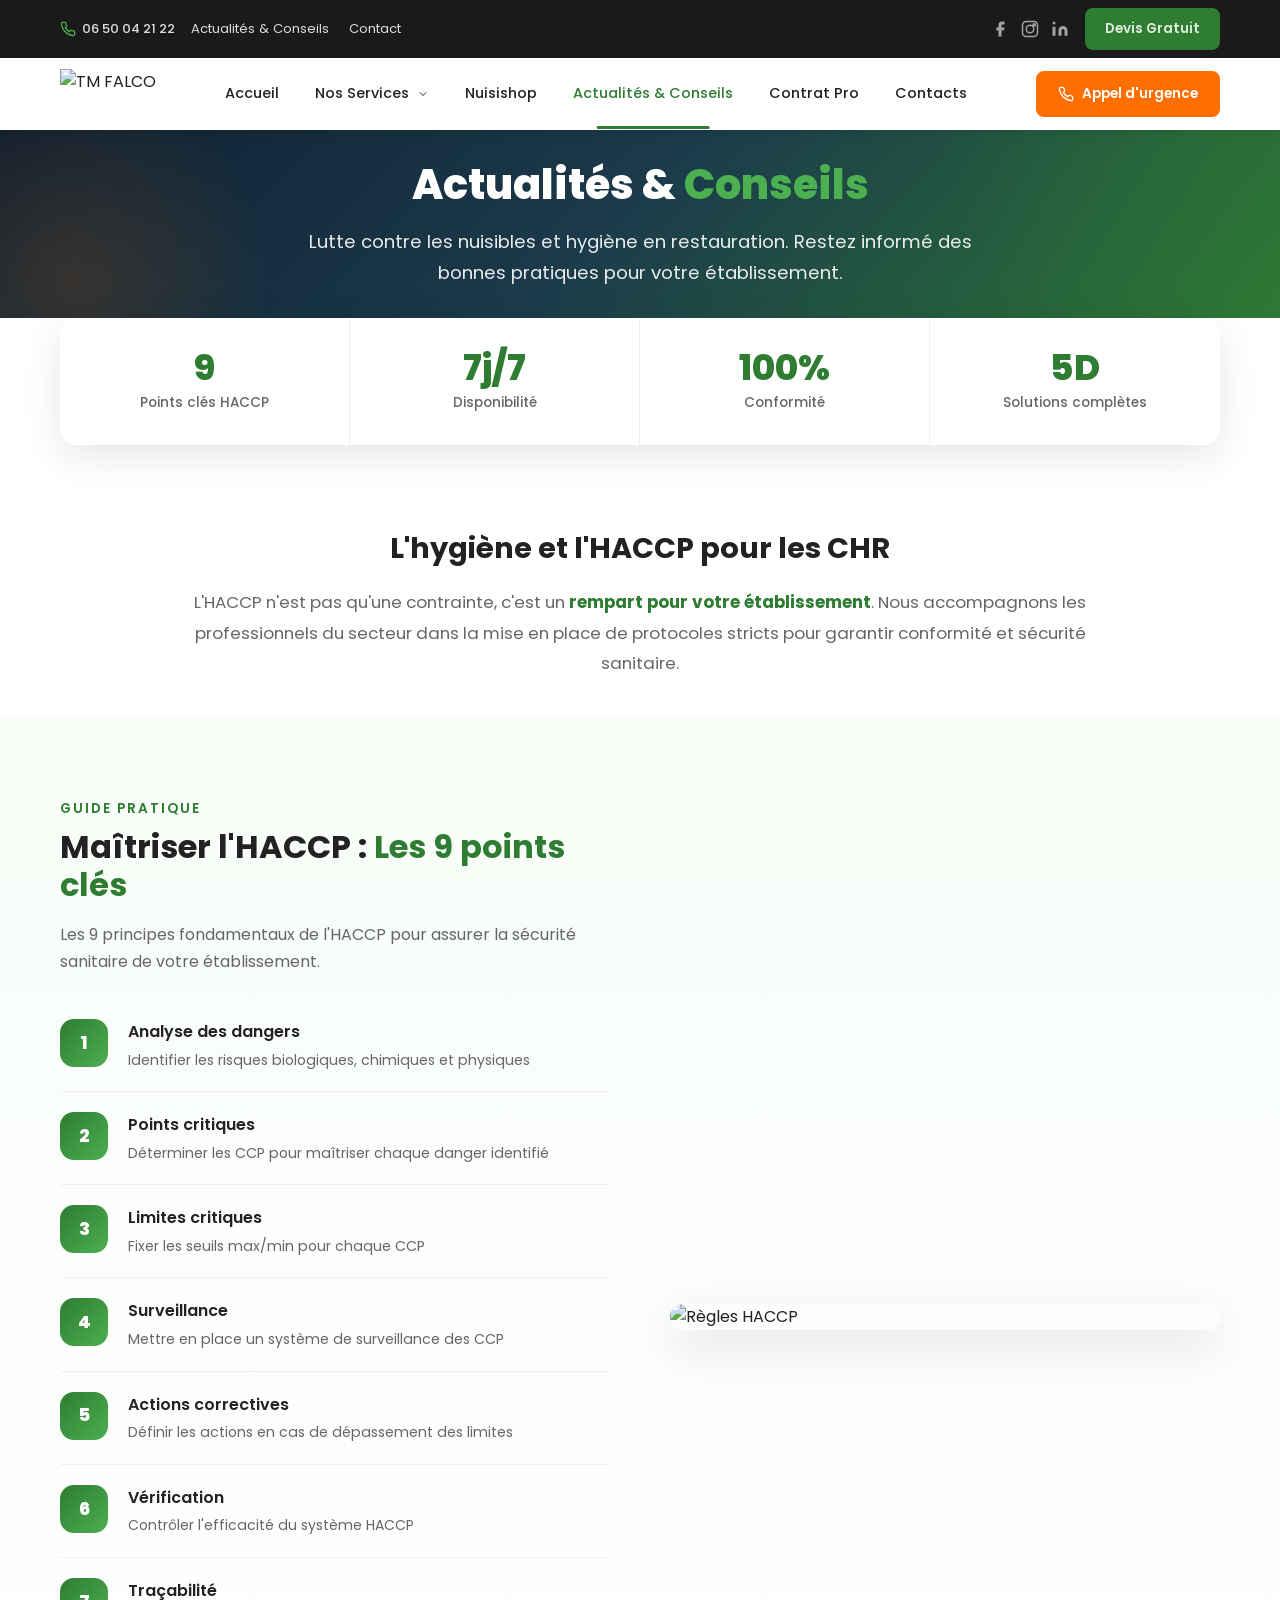
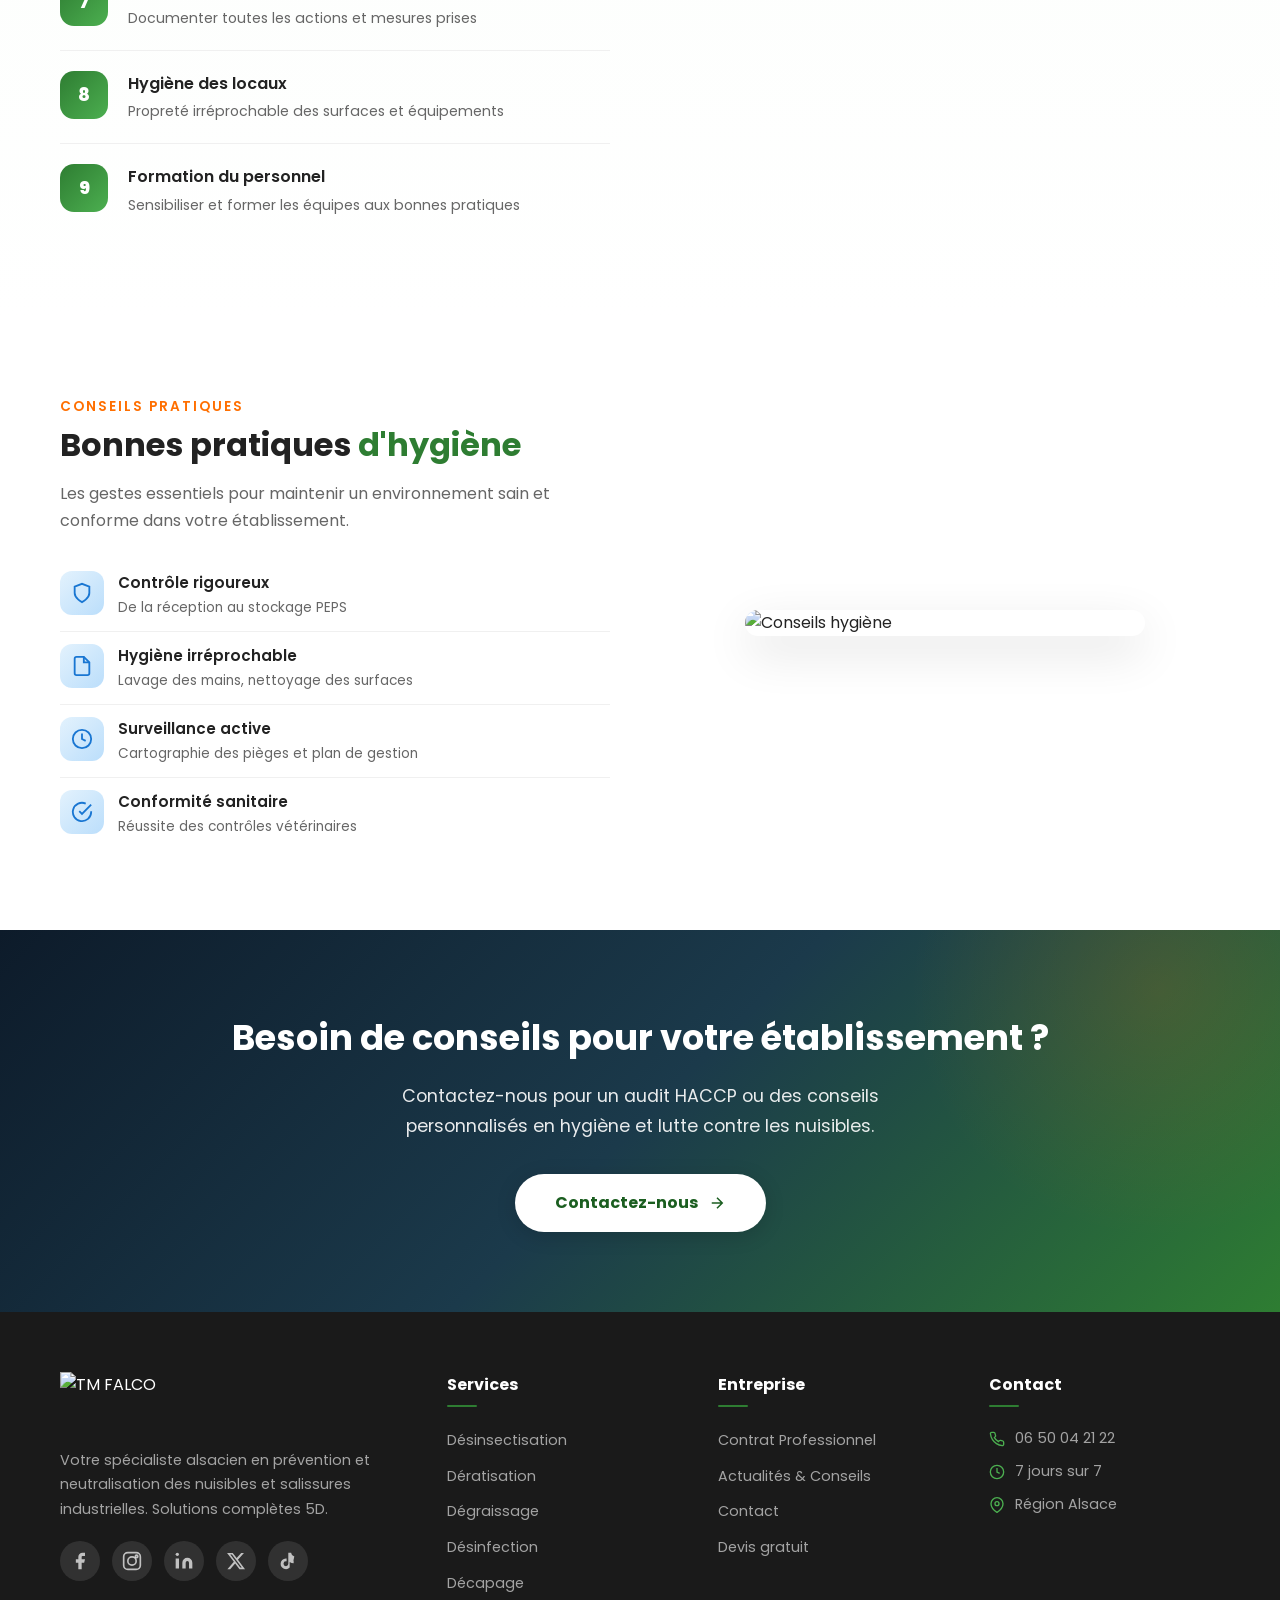
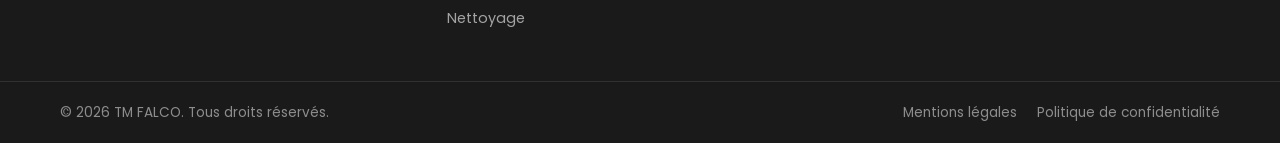
==== commit 191e99de: "advice re designed" ====
--- a/actualites.html
+++ b/actualites.html
@@ -5,156 +5,384 @@
   <meta name="viewport" content="width=device-width, initial-scale=1.0">
   <title>Actualités & Conseils - TM FALCO</title>
   <meta name="description" content="Actualités et conseils sur la lutte contre les nuisibles et l'hygiène en restauration en Alsace.">
+  <link rel="icon" type="image/png" href="https://tm-falco.com/wp-content/uploads/2025/12/cropped-New-logo-2-NH.png">
   <link rel="preconnect" href="https://fonts.googleapis.com">
   <link rel="preconnect" href="https://fonts.gstatic.com" crossorigin>
   <link href="https://fonts.googleapis.com/css2?family=Poppins:wght@300;400;500;600;700;800&display=swap" rel="stylesheet">
   <link rel="stylesheet" href="css/styles.css">
   <style>
+    /* Hero */
     .page-hero {
-      padding: 120px 0 60px;
-      background: linear-gradient(135deg, var(--primary-dark) 0%, var(--primary) 100%);
+      position: relative;
+      padding: 160px 0 80px;
+      background: linear-gradient(135deg, #0d1b2a 0%, #1b3a4b 50%, #2E7D32 100%);
       color: var(--white);
       text-align: center;
+      overflow: hidden;
+    }
+    .page-hero::before {
+      content: '';
+      position: absolute;
+      top: -50%;
+      right: -20%;
+      width: 600px;
+      height: 600px;
+      background: radial-gradient(circle, rgba(46,125,50,0.3) 0%, transparent 70%);
+      border-radius: 50%;
+    }
+    .page-hero::after {
+      content: '';
+      position: absolute;
+      bottom: -30%;
+      left: -10%;
+      width: 400px;
+      height: 400px;
+      background: radial-gradient(circle, rgba(255,111,0,0.15) 0%, transparent 70%);
+      border-radius: 50%;
+    }
+    .page-hero .container {
+      position: relative;
+      z-index: 1;
     }
     .page-hero h1 {
-      font-size: 2.2rem;
-      font-weight: 700;
+      font-size: 2.6rem;
+      font-weight: 800;
       margin-bottom: 16px;
+      line-height: 1.2;
+    }
+    .page-hero h1 span {
+      color: #4CAF50;
     }
     .page-hero p {
-      font-size: 1.1rem;
+      font-size: 1.15rem;
       opacity: 0.9;
       max-width: 700px;
       margin: 0 auto;
-    }
-    .page-hero-img {
-      width: 100%;
-      max-height: 400px;
-      object-fit: cover;
-      border-radius: var(--radius);
-      margin-top: 32px;
-    }
-    .actu-section {
-      padding: 60px 0;
-    }
-    .actu-section:nth-child(even) {
-      background: var(--gray-bg);
-    }
-    .actu-grid {
+      line-height: 1.7;
+    }
+
+    /* Stats Bar */
+    .stats-bar {
+      background: var(--white);
+      padding: 0;
+      margin-top: -50px;
+      position: relative;
+      z-index: 2;
+    }
+    .stats-grid {
       display: grid;
-      grid-template-columns: 1fr 1fr;
-      gap: 40px;
-      align-items: center;
-    }
-    .actu-grid.reverse {
-      direction: rtl;
-    }
-    .actu-grid.reverse > * {
-      direction: ltr;
-    }
-    .actu-text h2 {
-      font-size: 1.6rem;
-      font-weight: 700;
-      color: var(--dark);
-      margin-bottom: 16px;
-    }
-    .actu-text h3 {
-      font-size: 1.1rem;
-      font-weight: 600;
+      grid-template-columns: repeat(4, 1fr);
+      background: var(--white);
+      border-radius: 16px;
+      box-shadow: 0 10px 40px rgba(0,0,0,0.1);
+      overflow: hidden;
+    }
+    .stat-item {
+      padding: 32px 24px;
+      text-align: center;
+      border-right: 1px solid #f0f0f0;
+      transition: all 0.3s ease;
+    }
+    .stat-item:last-child {
+      border-right: none;
+    }
+    .stat-item:hover {
+      background: #f8fdf8;
+    }
+    .stat-number {
+      font-size: 2.2rem;
+      font-weight: 800;
       color: var(--primary);
-      margin-bottom: 12px;
-    }
-    .actu-text p {
-      font-size: 0.95rem;
+      line-height: 1;
+      margin-bottom: 6px;
+    }
+    .stat-label {
+      font-size: 0.85rem;
       color: var(--gray);
-      line-height: 1.7;
-      margin-bottom: 16px;
-    }
-    .actu-list {
-      list-style: none;
-      margin: 16px 0;
-    }
-    .actu-list li {
-      padding: 8px 0 8px 28px;
-      position: relative;
-      font-size: 0.92rem;
-      color: var(--gray);
-      line-height: 1.6;
-    }
-    .actu-list li::before {
-      content: '✔';
-      position: absolute;
-      left: 0;
-      color: var(--primary);
-      font-weight: 700;
-    }
-    .actu-list li strong {
-      color: var(--dark);
-    }
-    .actu-img {
-      width: 100%;
-      border-radius: var(--radius);
-      box-shadow: var(--shadow);
-    }
-    .actu-intro {
+      font-weight: 500;
+    }
+
+    /* Intro */
+    .actu-intro-section {
+      padding: 80px 0 40px;
+      background: var(--white);
+    }
+    .actu-intro-box {
+      max-width: 900px;
+      margin: 0 auto;
       text-align: center;
-      max-width: 800px;
-      margin: 0 auto 40px;
-    }
-    .actu-intro h2 {
+    }
+    .actu-intro-box h2 {
       font-size: 1.8rem;
       font-weight: 700;
       color: var(--dark);
       margin-bottom: 16px;
     }
-    .actu-intro p {
+    .actu-intro-box p {
+      font-size: 1.05rem;
+      color: var(--gray);
+      line-height: 1.8;
+    }
+    .actu-intro-box strong {
+      color: var(--primary);
+    }
+
+    /* Feature Sections */
+    .actu-feature-section {
+      padding: 80px 0;
+      background: var(--white);
+    }
+    .actu-feature-section:nth-child(even) {
+      background: linear-gradient(180deg, #f8fdf8 0%, var(--white) 100%);
+    }
+    .actu-feature-grid {
+      display: grid;
+      grid-template-columns: 1fr 1fr;
+      gap: 60px;
+      align-items: center;
+    }
+    .actu-feature-text h2 {
+      font-size: 2rem;
+      font-weight: 700;
+      color: var(--dark);
+      margin-bottom: 16px;
+      line-height: 1.2;
+    }
+    .actu-feature-text h2 span {
+      color: var(--primary);
+    }
+    .actu-feature-text > p {
       font-size: 1rem;
       color: var(--gray);
-      line-height: 1.8;
-    }
-    .actu-cta {
+      line-height: 1.7;
+      margin-bottom: 24px;
+    }
+    .actu-feature-list {
+      list-style: none;
+      margin: 0;
+      padding: 0;
+    }
+    .actu-feature-list li {
+      display: flex;
+      align-items: flex-start;
+      gap: 14px;
+      padding: 12px 0;
+      border-bottom: 1px solid #f0f0f0;
+    }
+    .actu-feature-list li:last-child {
+      border-bottom: none;
+    }
+    .actu-feature-icon {
+      width: 44px;
+      height: 44px;
+      min-width: 44px;
+      background: linear-gradient(135deg, #e8f5e9 0%, #c8e6c9 100%);
+      border-radius: 12px;
+      display: flex;
+      align-items: center;
+      justify-content: center;
+    }
+    .actu-feature-icon svg {
+      width: 22px;
+      height: 22px;
+      color: var(--primary);
+    }
+    .actu-feature-content h4 {
+      font-size: 0.95rem;
+      font-weight: 600;
+      color: var(--dark);
+      margin-bottom: 2px;
+    }
+    .actu-feature-content p {
+      font-size: 0.85rem;
+      color: var(--gray);
+      margin: 0;
+    }
+    .actu-feature-img {
+      width: 100%;
+      border-radius: 20px;
+      box-shadow: 0 16px 48px rgba(0,0,0,0.12);
+    }
+
+    /* Numbered Card */
+    .actu-numbered {
+      display: flex;
+      gap: 20px;
+      padding: 20px 0;
+      border-bottom: 1px solid #f0f0f0;
+    }
+    .actu-numbered:last-child {
+      border-bottom: none;
+    }
+    .actu-num {
+      width: 48px;
+      height: 48px;
+      min-width: 48px;
+      background: linear-gradient(135deg, var(--primary) 0%, var(--primary-light) 100%);
+      border-radius: 14px;
+      display: flex;
+      align-items: center;
+      justify-content: center;
+      color: var(--white);
+      font-weight: 800;
+      font-size: 1.1rem;
+    }
+    .actu-num-content h4 {
+      font-size: 1rem;
+      font-weight: 600;
+      color: var(--dark);
+      margin-bottom: 4px;
+    }
+    .actu-num-content p {
+      font-size: 0.88rem;
+      color: var(--gray);
+      line-height: 1.6;
+      margin: 0;
+    }
+
+    /* Tips Grid */
+    .actu-tips-grid {
+      display: grid;
+      grid-template-columns: repeat(3, 1fr);
+      gap: 24px;
+      margin-top: 40px;
+    }
+    .actu-tip-card {
+      background: var(--white);
+      border-radius: 16px;
+      padding: 28px;
+      border: 1px solid #f0f0f0;
+      box-shadow: 0 4px 20px rgba(0,0,0,0.04);
+      transition: all 0.3s ease;
+    }
+    .actu-tip-card:hover {
+      transform: translateY(-4px);
+      box-shadow: 0 12px 36px rgba(46,125,50,0.1);
+      border-color: transparent;
+    }
+    .actu-tip-icon {
+      width: 52px;
+      height: 52px;
+      background: linear-gradient(135deg, #e8f5e9 0%, #c8e6c9 100%);
+      border-radius: 14px;
+      display: flex;
+      align-items: center;
+      justify-content: center;
+      margin-bottom: 16px;
+    }
+    .actu-tip-icon svg {
+      width: 26px;
+      height: 26px;
+      color: var(--primary);
+    }
+    .actu-tip-card h4 {
+      font-size: 1rem;
+      font-weight: 600;
+      color: var(--dark);
+      margin-bottom: 8px;
+    }
+    .actu-tip-card p {
+      font-size: 0.88rem;
+      color: var(--gray);
+      line-height: 1.6;
+      margin: 0;
+    }
+
+    /* CTA Section */
+    .actu-cta-section {
+      padding: 80px 0;
+      background: linear-gradient(135deg, #0d1b2a 0%, #1b3a4b 50%, #2E7D32 100%);
+      color: var(--white);
       text-align: center;
-      padding: 60px 0;
-      background: var(--primary);
-    }
-    .actu-cta h2 {
-      font-size: 1.8rem;
-      color: var(--white);
+      position: relative;
+      overflow: hidden;
+    }
+    .actu-cta-section::before {
+      content: '';
+      position: absolute;
+      top: -50%;
+      right: -10%;
+      width: 500px;
+      height: 500px;
+      background: radial-gradient(circle, rgba(255,111,0,0.15) 0%, transparent 70%);
+      border-radius: 50%;
+    }
+    .actu-cta-section .container {
+      position: relative;
+      z-index: 1;
+    }
+    .actu-cta-section h2 {
+      font-size: 2.2rem;
+      font-weight: 700;
       margin-bottom: 16px;
     }
-    .actu-cta p {
-      color: rgba(255,255,255,0.9);
-      margin-bottom: 24px;
+    .actu-cta-section p {
+      font-size: 1.1rem;
+      opacity: 0.9;
+      max-width: 600px;
+      margin: 0 auto 32px;
+      line-height: 1.7;
+    }
+    .btn-cta {
+      background: var(--white);
+      color: var(--primary-dark);
+      padding: 16px 40px;
+      border-radius: 50px;
+      font-weight: 700;
       font-size: 1rem;
-    }
-    .btn-white {
-      background: var(--white);
-      color: var(--primary);
-      padding: 14px 32px;
-      border-radius: 50px;
-      font-weight: 600;
       text-decoration: none;
       display: inline-flex;
       align-items: center;
-      gap: 8px;
-      transition: var(--transition);
-    }
-    .btn-white:hover {
-      background: var(--dark);
+      gap: 10px;
+      transition: all 0.3s ease;
+      box-shadow: 0 4px 20px rgba(0,0,0,0.15);
+    }
+    .btn-cta:hover {
+      background: var(--accent);
       color: var(--white);
+      transform: translateY(-2px);
+      box-shadow: 0 8px 30px rgba(0,0,0,0.2);
+    }
+
+    /* Responsive */
+    @media (max-width: 1024px) {
+      .stats-grid {
+        grid-template-columns: repeat(2, 1fr);
+      }
+      .stat-item:nth-child(2) {
+        border-right: none;
+      }
+      .actu-tips-grid {
+        grid-template-columns: repeat(2, 1fr);
+      }
     }
     @media (max-width: 768px) {
-      .actu-grid {
+      .page-hero {
+        padding: 120px 0 60px;
+      }
+      .page-hero h1 {
+        font-size: 1.8rem;
+      }
+      .stats-grid {
         grid-template-columns: 1fr;
-      }
-      .actu-grid.reverse {
-        direction: ltr;
-      }
-      .page-hero h1 {
+        margin: 0 16px;
+      }
+      .stat-item {
+        border-right: none;
+        border-bottom: 1px solid #f0f0f0;
+      }
+      .stat-item:last-child {
+        border-bottom: none;
+      }
+      .actu-feature-grid {
+        grid-template-columns: 1fr;
+        gap: 40px;
+      }
+      .actu-tips-grid {
+        grid-template-columns: 1fr;
+      }
+      .actu-cta-section h2 {
         font-size: 1.6rem;
-      }
-      .actu-text h2 {
-        font-size: 1.3rem;
       }
     }
   </style>
@@ -163,13 +391,7 @@
 
   <!-- Loader -->
   <div id="loader" class="loader">
-    <svg viewBox="0 0 267.3 231.4" width="120" height="104">
-      <path fill="#2E7D32" d="M187.4,115.1V55.4c0-0.2,0.2-0.4,0.4-0.4l36.7-3.5c0.4,0,0.6,0.1,0.6,0.5v107.5c0,0.1-0.1,0.1-0.1,0.2l-45.6,4.4c-0.3,0-0.5-0.1-0.7-0.4L154,111.7c-0.4-0.8-0.5-0.7-0.5,0.1v54.2c0,0.4-0.2,0.6-0.6,0.6l-36.8,3.5c-0.2,0-0.3-0.1-0.3-0.3c0-11.3,0-41.4,0-90.5c0-1.4-0.3-2.7-1-3.9c-2.2-3.9-4.6-8.1-7-12.5c-0.1-0.1,0-0.2,0.1-0.3c0,0,0,0,0.1,0l51.3-4.9c0.2,0,0.4,0.1,0.5,0.3l27,57.2C187.2,116.3,187.4,116.2,187.4,115.1z"/>
-      <path fill="#2E7D32" d="M94.8,174.3l8.6,11.2L55,190.3c-0.4,0-0.6-0.1-0.6-0.5l-1.1-11.2c0-0.1,0.1-0.2,0.2-0.2L94.8,174.3z"/>
-      <path fill="#2E7D32" d="M84.8,156.4l6,11.5L37,173.4c-0.2,0-0.4-0.1-0.4-0.3c0,0,0,0,0,0l-1.1-11.1c0-0.3,0.1-0.5,0.4-0.5L84.8,156.4z"/>
-      <path fill="#2E7D32" d="M78.1,137.5l3.7,11.6l-70.3,6.8c-0.3,0-0.6-0.2-0.6-0.5c0,0,0,0,0,0l-1.1-10.2V144L78.1,137.5z"/>
-      <path fill="#fff" d="M103.4,185.5l-8.6-11.2l-4-6.3l-6-11.5l-3.1-7.3l-3.7-11.6c-1.1-4.2-2-7.9-2.5-11.1c-1.7-10.7-2.7-25.8-3.5-33.5c-2.3-23.2-3.7-36.5-4-40.1c-0.4-4.3,0.9-7.4,3.9-9.2c1.3-0.8,4.2-1.4,8.7-2c26.1-3.1,48.8-13.4,68.2-31c2.3-2,4-3.2,5.1-3.5c3-0.8,5.6-0.2,8.5,1.6c23.4,14.4,49.3,20.2,77.7,17.5c4.2-0.4,7.2,0.9,8.9,3.8c0.8,1.4,1.4,4.2,1.9,8.4c2.3,24,4.3,45.5,6.1,64.3c1.6,17.4-0.6,34.1-6.6,50.3c-7.8,20.9-20.2,38.3-37.4,52.2c-10.6,8.6-22.6,14.9-36.1,18.9c-1.1,0.3-2.4,0.3-3.7-0.1c-2-0.6-3.2-0.9-3.5-0.9C143.2,218.3,121.1,205.7,103.4,185.5z M175.7,210.7c0.1,0,0.2,0,0.2,0c42.1-13.9,69.3-55.5,69-99.3c0-4.2-0.4-9.9-1.2-17.2c-1.3-12.8-3-30.8-5.2-54c0-0.3-0.2-0.5-0.5-0.4c-28.8,2.3-55.5-3.9-80.2-18.5c-0.2-0.1-0.4-0.2-0.6-0.1s-0.4,0.1-0.6,0.3C135.2,40.4,110.2,51.7,81.5,55c-0.3,0-0.5,0.2-0.4,0.5c2.3,23.2,4.1,41.1,5.3,54c0.7,7.3,1.4,13.1,2.2,17.1c8.1,43,42.9,78.6,86.9,84C175.5,210.7,175.6,210.7,175.7,210.7z"/>
-    </svg>
+    <img src="https://tm-falco.com/wp-content/uploads/2025/12/cropped-New-logo-2-NH.png" alt="TM FALCO" class="loader-logo">
   </div>
 
   <!-- Header Top Bar -->
@@ -242,46 +464,190 @@
     </div>
   </header>
 
-  <!-- Page Hero -->
+  <!-- Hero -->
   <section class="page-hero">
     <div class="container">
-      <h1>Actualités & Conseils Lutte contre les nuisibles et Hygiène en Restauration</h1>
-      <p>Restez informé des bonnes pratiques d'hygiène et de lutte contre les nuisibles pour votre établissement.</p>
+      <h1>Actualités & <span>Conseils</span></h1>
+      <p>Lutte contre les nuisibles et hygiène en restauration. Restez informé des bonnes pratiques pour votre établissement.</p>
     </div>
   </section>
 
-  <!-- HACCP Section -->
-  <section class="actu-section">
+  <!-- Stats Bar -->
+  <section class="stats-bar">
     <div class="container">
-      <div class="actu-intro">
+      <div class="stats-grid">
+        <div class="stat-item">
+          <div class="stat-number">9</div>
+          <div class="stat-label">Points clés HACCP</div>
+        </div>
+        <div class="stat-item">
+          <div class="stat-number">7j/7</div>
+          <div class="stat-label">Disponibilité</div>
+        </div>
+        <div class="stat-item">
+          <div class="stat-number">100%</div>
+          <div class="stat-label">Conformité</div>
+        </div>
+        <div class="stat-item">
+          <div class="stat-number">5D</div>
+          <div class="stat-label">Solutions complètes</div>
+        </div>
+      </div>
+    </div>
+  </section>
+
+  <!-- Intro -->
+  <section class="actu-intro-section">
+    <div class="container">
+      <div class="actu-intro-box">
         <h2>L'hygiène et l'HACCP pour les CHR</h2>
-        <p>Maîtriser l'HACCP : Les 9 points clés pour votre établissement</p>
-      </div>
-      <div class="actu-grid">
+        <p>L'HACCP n'est pas qu'une contrainte, c'est un <strong>rempart pour votre établissement</strong>. Nous accompagnons les professionnels du secteur dans la mise en place de protocoles stricts pour garantir conformité et sécurité sanitaire.</p>
+      </div>
+    </div>
+  </section>
+
+  <!-- 9 Points HACCP -->
+  <section class="actu-feature-section">
+    <div class="container">
+      <div class="actu-feature-grid">
+        <div class="actu-feature-text">
+          <small style="display:block;font-size:0.85rem;font-weight:600;color:var(--primary);text-transform:uppercase;letter-spacing:2px;margin-bottom:8px;">Guide pratique</small>
+          <h2>Maîtriser l'HACCP : <span>Les 9 points clés</span></h2>
+          <p>Les 9 principes fondamentaux de l'HACCP pour assurer la sécurité sanitaire de votre établissement.</p>
+          <div class="actu-numbered">
+            <div class="actu-num">1</div>
+            <div class="actu-num-content">
+              <h4>Analyse des dangers</h4>
+              <p>Identifier les risques biologiques, chimiques et physiques</p>
+            </div>
+          </div>
+          <div class="actu-numbered">
+            <div class="actu-num">2</div>
+            <div class="actu-num-content">
+              <h4>Points critiques</h4>
+              <p>Déterminer les CCP pour maîtriser chaque danger identifié</p>
+            </div>
+          </div>
+          <div class="actu-numbered">
+            <div class="actu-num">3</div>
+            <div class="actu-num-content">
+              <h4>Limites critiques</h4>
+              <p>Fixer les seuils max/min pour chaque CCP</p>
+            </div>
+          </div>
+          <div class="actu-numbered">
+            <div class="actu-num">4</div>
+            <div class="actu-num-content">
+              <h4>Surveillance</h4>
+              <p>Mettre en place un système de surveillance des CCP</p>
+            </div>
+          </div>
+          <div class="actu-numbered">
+            <div class="actu-num">5</div>
+            <div class="actu-num-content">
+              <h4>Actions correctives</h4>
+              <p>Définir les actions en cas de dépassement des limites</p>
+            </div>
+          </div>
+          <div class="actu-numbered">
+            <div class="actu-num">6</div>
+            <div class="actu-num-content">
+              <h4>Vérification</h4>
+              <p>Contrôler l'efficacité du système HACCP</p>
+            </div>
+          </div>
+          <div class="actu-numbered">
+            <div class="actu-num">7</div>
+            <div class="actu-num-content">
+              <h4>Traçabilité</h4>
+              <p>Documenter toutes les actions et mesures prises</p>
+            </div>
+          </div>
+          <div class="actu-numbered">
+            <div class="actu-num">8</div>
+            <div class="actu-num-content">
+              <h4>Hygiène des locaux</h4>
+              <p>Propreté irréprochable des surfaces et équipements</p>
+            </div>
+          </div>
+          <div class="actu-numbered">
+            <div class="actu-num">9</div>
+            <div class="actu-num-content">
+              <h4>Formation du personnel</h4>
+              <p>Sensibiliser et former les équipes aux bonnes pratiques</p>
+            </div>
+          </div>
+        </div>
         <div>
-          <img src="http://tm-falco.com/wp-content/uploads/2026/03/Regles-de-base-HACCP-1024x1024.png" alt="Règles HACCP" class="actu-img">
-        </div>
-        <div class="actu-text">
-          <p>L'HACCP n'est pas qu'une contrainte, c'est un rempart pour votre établissement. En tant que consultant HACCP, nous accompagnons les professionnels du secteur dans la mise en place de protocoles stricts :</p>
-          <ul class="actu-list">
-            <li><strong>Contrôle rigoureux :</strong> De la réception des marchandises au stockage PEPS (Premier Entré, Premier Sorti).</li>
-            <li><strong>Hygiène irréprochable :</strong> Lavage des mains, tenue complète et nettoyage minutieux des surfaces pour éviter les contaminations croisées.</li>
-            <li><strong>Surveillance active :</strong> Un plan de gestion des nuisibles avec cartographie des pièges, indispensable pour la conformité sanitaire.</li>
+          <img src="http://tm-falco.com/wp-content/uploads/2026/03/Regles-de-base-HACCP-1024x1024.png" alt="Règles HACCP" class="actu-feature-img">
+        </div>
+      </div>
+    </div>
+  </section>
+
+  <!-- Conseils Pratiques -->
+  <section class="actu-feature-section">
+    <div class="container">
+      <div class="actu-feature-grid" style="direction:rtl;">
+        <div style="direction:ltr;">
+          <img src="https://tm-falco.com/wp-content/uploads/2025/12/HACCPhotte-725x1024.png" alt="Conseils hygiène" class="actu-feature-img" style="max-width:400px;margin:0 auto;display:block;">
+        </div>
+        <div class="actu-feature-text" style="direction:ltr;">
+          <small style="display:block;font-size:0.85rem;font-weight:600;color:var(--accent);text-transform:uppercase;letter-spacing:2px;margin-bottom:8px;">Conseils pratiques</small>
+          <h2>Bonnes pratiques <span>d'hygiène</span></h2>
+          <p>Les gestes essentiels pour maintenir un environnement sain et conforme dans votre établissement.</p>
+          <ul class="actu-feature-list">
+            <li>
+              <div class="actu-feature-icon" style="background: linear-gradient(135deg, #e3f2fd 0%, #bbdefb 100%);">
+                <svg viewBox="0 0 24 24" fill="none" stroke="currentColor" stroke-width="2" style="color:#1976D2;"><path d="M12 22s8-4 8-10V5l-8-3-8 3v7c0 6 8 10 8 10z"/></svg>
+              </div>
+              <div class="actu-feature-content">
+                <h4>Contrôle rigoureux</h4>
+                <p>De la réception au stockage PEPS</p>
+              </div>
+            </li>
+            <li>
+              <div class="actu-feature-icon" style="background: linear-gradient(135deg, #e3f2fd 0%, #bbdefb 100%);">
+                <svg viewBox="0 0 24 24" fill="none" stroke="currentColor" stroke-width="2" style="color:#1976D2;"><path d="M14 2H6a2 2 0 00-2 2v16a2 2 0 002 2h12a2 2 0 002-2V8z"/><polyline points="14 2 14 8 20 8"/></svg>
+              </div>
+              <div class="actu-feature-content">
+                <h4>Hygiène irréprochable</h4>
+                <p>Lavage des mains, nettoyage des surfaces</p>
+              </div>
+            </li>
+            <li>
+              <div class="actu-feature-icon" style="background: linear-gradient(135deg, #e3f2fd 0%, #bbdefb 100%);">
+                <svg viewBox="0 0 24 24" fill="none" stroke="currentColor" stroke-width="2" style="color:#1976D2;"><circle cx="12" cy="12" r="10"/><polyline points="12 6 12 12 16 14"/></svg>
+              </div>
+              <div class="actu-feature-content">
+                <h4>Surveillance active</h4>
+                <p>Cartographie des pièges et plan de gestion</p>
+              </div>
+            </li>
+            <li>
+              <div class="actu-feature-icon" style="background: linear-gradient(135deg, #e3f2fd 0%, #bbdefb 100%);">
+                <svg viewBox="0 0 24 24" fill="none" stroke="currentColor" stroke-width="2" style="color:#1976D2;"><path d="M22 11.08V12a10 10 0 11-5.93-9.14"/><polyline points="22 4 12 14.01 9 11.01"/></svg>
+              </div>
+              <div class="actu-feature-content">
+                <h4>Conformité sanitaire</h4>
+                <p>Réussite des contrôles vétérinaires</p>
+              </div>
+            </li>
           </ul>
-          <a href="index.html#contact" class="btn btn-primary">En savoir plus sur nos audits HACCP</a>
         </div>
       </div>
     </div>
   </section>
 
-  <!-- CTA Section -->
-  <section class="actu-cta">
+
+  <!-- CTA -->
+  <section class="actu-cta-section">
     <div class="container">
       <h2>Besoin de conseils pour votre établissement ?</h2>
       <p>Contactez-nous pour un audit HACCP ou des conseils personnalisés en hygiène et lutte contre les nuisibles.</p>
-      <a href="index.html#contact" class="btn-white">
+      <a href="index.html#contact" class="btn-cta">
         Contactez-nous
-        <svg width="16" height="16" viewBox="0 0 24 24" fill="none" stroke="currentColor" stroke-width="2"><path d="M5 12h14M12 5l7 7-7 7"/></svg>
+        <svg width="18" height="18" viewBox="0 0 24 24" fill="none" stroke="currentColor" stroke-width="2"><path d="M5 12h14M12 5l7 7-7 7"/></svg>
       </a>
     </div>
   </section>
--- a/css/styles.css
+++ b/css/styles.css
@@ -181,7 +181,9 @@
   visibility: hidden;
 }
 
-.loader svg {
+.loader-logo {
+  width: 140px;
+  height: auto;
   animation: pulse 1.5s ease-in-out infinite;
 }
 
@@ -679,28 +681,35 @@
   background: var(--gray-bg);
 }
 
+.services {
+  padding: 80px 0;
+  background: var(--white);
+}
+
 .services-grid {
   display: grid;
-  grid-template-columns: repeat(auto-fit, minmax(220px, 1fr));
+  grid-template-columns: repeat(3, 1fr);
   gap: 24px;
 }
 
 .service-card {
   background: var(--white);
-  border-radius: var(--radius);
+  border-radius: 16px;
   overflow: hidden;
-  box-shadow: 0 2px 12px rgba(0,0,0,0.06);
-  transition: var(--transition);
+  box-shadow: 0 4px 24px rgba(0,0,0,0.08);
+  transition: all 0.4s cubic-bezier(0.25, 0.46, 0.45, 0.94);
+  border: 1px solid #f0f0f0;
 }
 
 .service-card:hover {
-  transform: translateY(-6px);
-  box-shadow: var(--shadow-lg);
+  transform: translateY(-8px);
+  box-shadow: 0 16px 48px rgba(46,125,50,0.15);
+  border-color: transparent;
 }
 
 .service-img {
   position: relative;
-  height: 200px;
+  height: 220px;
   overflow: hidden;
 }
 
@@ -708,11 +717,11 @@
   width: 100%;
   height: 100%;
   object-fit: cover;
-  transition: transform 0.6s ease;
+  transition: transform 0.6s cubic-bezier(0.25, 0.46, 0.45, 0.94);
 }
 
 .service-card:hover .service-img img {
-  transform: scale(1.08);
+  transform: scale(1.1);
 }
 
 .service-overlay {
@@ -721,28 +730,70 @@
   left: 0;
   width: 100%;
   height: 100%;
-  background: rgba(46,125,50,0.85);
+  background: linear-gradient(135deg, rgba(46,125,50,0.9) 0%, rgba(27,94,32,0.95) 100%);
   display: flex;
   align-items: center;
   justify-content: center;
   opacity: 0;
-  transition: var(--transition);
+  transition: opacity 0.4s ease;
 }
 
 .service-card:hover .service-overlay {
   opacity: 1;
 }
 
+.btn-service {
+  background: var(--white);
+  color: var(--primary);
+  padding: 12px 28px;
+  border-radius: 50px;
+  font-weight: 600;
+  font-size: 0.9rem;
+  text-decoration: none;
+  transform: translateY(20px);
+  transition: all 0.4s ease;
+  box-shadow: 0 4px 16px rgba(0,0,0,0.15);
+}
+
+.service-card:hover .btn-service {
+  transform: translateY(0);
+}
+
+.btn-service:hover {
+  background: var(--dark);
+  color: var(--white);
+}
+
 .service-card h3 {
-  padding: 16px 16px 4px;
-  font-size: 1.05rem;
+  padding: 20px 20px 6px;
+  font-size: 1.1rem;
   font-weight: 700;
+  color: var(--dark);
 }
 
 .service-card p {
-  padding: 0 16px 16px;
-  font-size: 0.85rem;
+  padding: 0 20px 20px;
+  font-size: 0.88rem;
   color: var(--gray);
+  line-height: 1.6;
+}
+
+@media (max-width: 1024px) {
+  .services-grid {
+    grid-template-columns: repeat(2, 1fr);
+  }
+}
+
+@media (max-width: 640px) {
+  .services-grid {
+    grid-template-columns: 1fr;
+    max-width: 400px;
+    margin: 0 auto;
+  }
+
+  .service-img {
+    height: 200px;
+  }
 }
 
 /* ---------- About Parallax ---------- */
@@ -825,42 +876,68 @@
 /* ---------- 5D Details ---------- */
 .details-5d {
   padding: 80px 0;
-  background: var(--white);
+  background: linear-gradient(180deg, var(--gray-bg) 0%, var(--white) 100%);
 }
 
 .details-grid {
   display: grid;
-  grid-template-columns: repeat(auto-fit, minmax(250px, 1fr));
-  gap: 32px;
+  grid-template-columns: repeat(3, 1fr);
+  gap: 24px;
+  margin-top: 16px;
 }
 
 .detail-card {
-  padding: 32px;
+  padding: 36px 28px;
   border-radius: var(--radius);
+  background: var(--white);
   border: 1px solid #eee;
-  transition: var(--transition);
+  transition: all 0.4s cubic-bezier(0.25, 0.46, 0.45, 0.94);
+  position: relative;
+  overflow: hidden;
+}
+
+.detail-card::before {
+  content: '';
+  position: absolute;
+  top: 0;
+  left: 0;
+  width: 100%;
+  height: 3px;
+  background: var(--primary);
+  transform: scaleX(0);
+  transform-origin: left;
+  transition: transform 0.4s ease;
+}
+
+.detail-card:hover::before {
+  transform: scaleX(1);
 }
 
 .detail-card:hover {
-  border-color: var(--primary);
-  box-shadow: 0 4px 20px rgba(46,125,50,0.1);
-  transform: translateY(-4px);
+  border-color: transparent;
+  box-shadow: 0 12px 40px rgba(46,125,50,0.12);
+  transform: translateY(-6px);
 }
 
 .detail-icon {
-  width: 52px;
-  height: 52px;
-  background: var(--primary);
-  border-radius: var(--radius-sm);
+  width: 56px;
+  height: 56px;
+  background: linear-gradient(135deg, var(--primary) 0%, var(--primary-light) 100%);
+  border-radius: 14px;
   display: flex;
   align-items: center;
   justify-content: center;
-  margin-bottom: 16px;
+  margin-bottom: 20px;
+  transition: transform 0.3s ease;
+}
+
+.detail-card:hover .detail-icon {
+  transform: scale(1.08);
 }
 
 .detail-icon svg {
-  width: 26px;
-  height: 26px;
+  width: 28px;
+  height: 28px;
   color: var(--white);
 }
 
@@ -868,12 +945,29 @@
   font-size: 1.15rem;
   font-weight: 700;
   margin-bottom: 10px;
+  color: var(--dark);
 }
 
 .detail-card p {
   font-size: 0.9rem;
   color: var(--gray);
   line-height: 1.7;
+}
+
+/* 6 cards: 3x2 grid */
+@media (max-width: 1024px) {
+  .details-grid {
+    grid-template-columns: repeat(2, 1fr);
+  }
+}
+
+@media (max-width: 640px) {
+  .details-grid {
+    grid-template-columns: 1fr;
+  }
+  .detail-card {
+    padding: 28px 24px;
+  }
 }
 
 /* ---------- Certifications ---------- */
@@ -1595,16 +1689,6 @@
     justify-content: center;
   }
 
-  .services-grid {
-    grid-template-columns: 1fr;
-    max-width: 400px;
-    margin: 0 auto;
-  }
-
-  .details-grid {
-    grid-template-columns: 1fr;
-  }
-
   .footer-grid {
     grid-template-columns: 1fr;
   }
